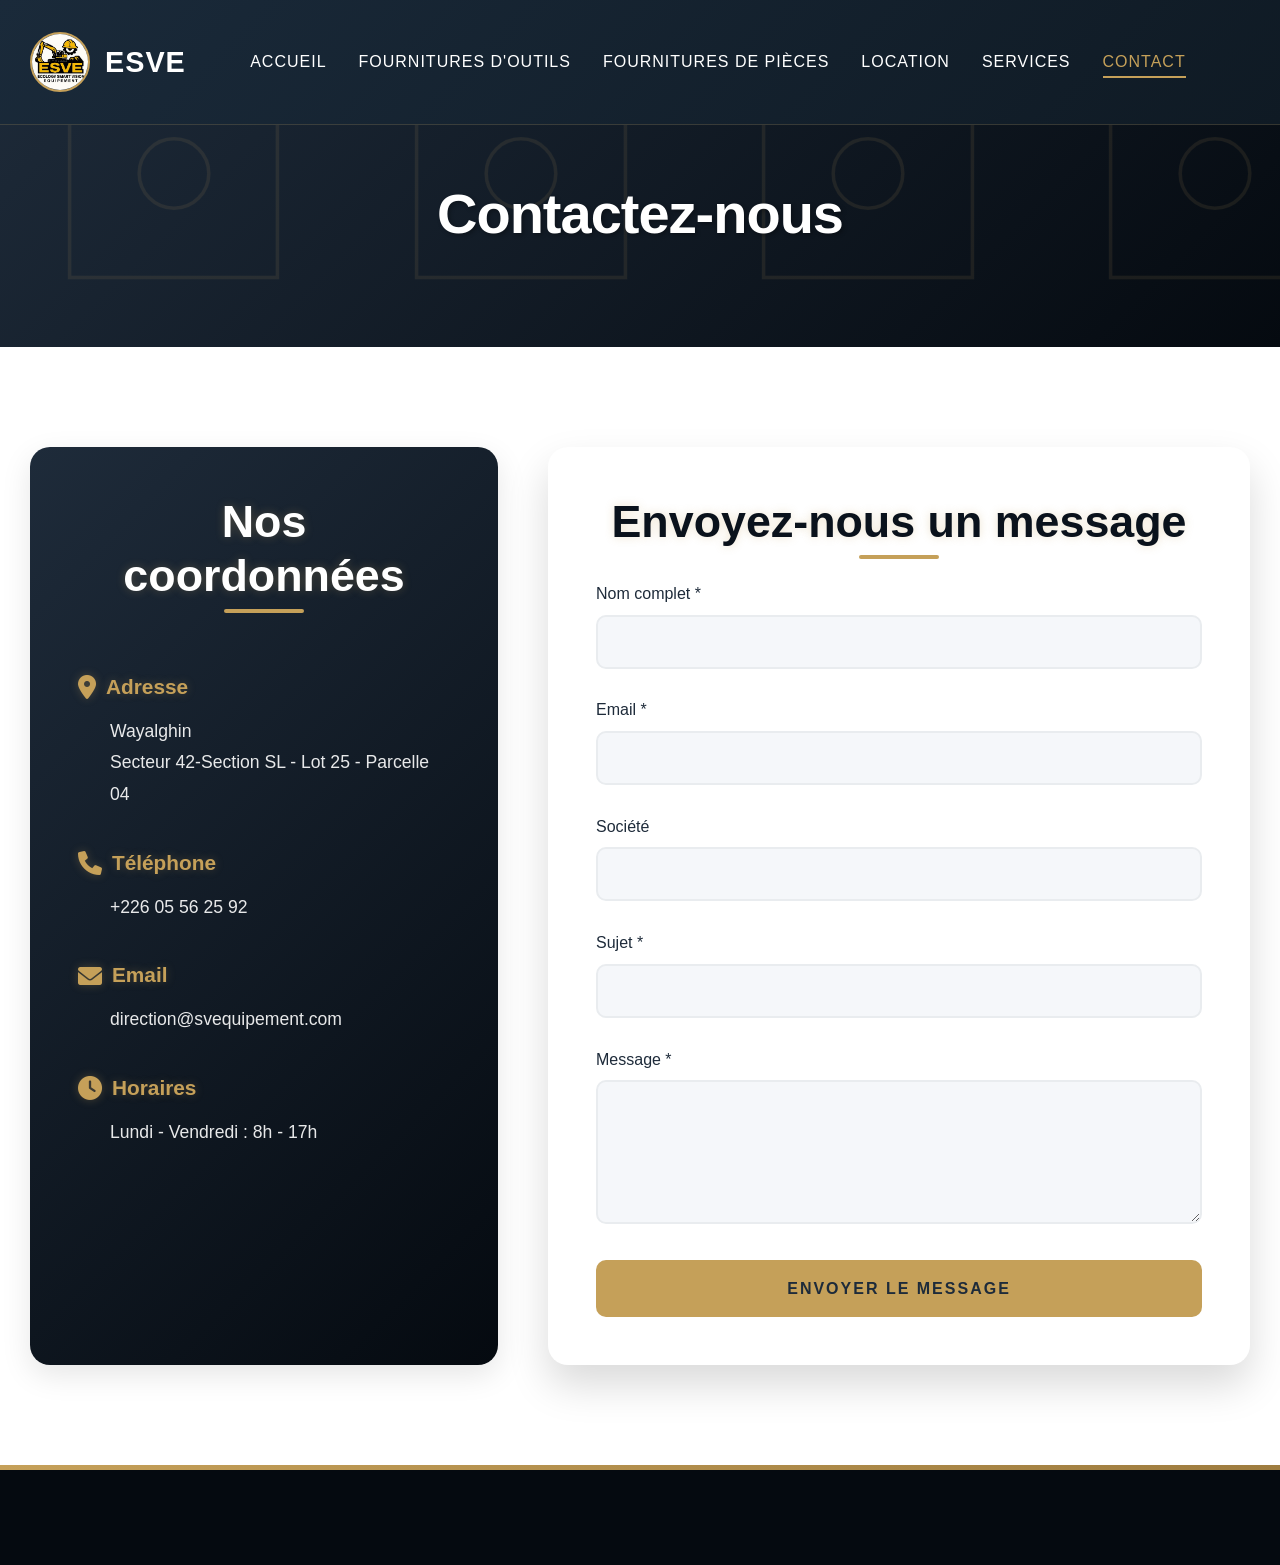
==== contact.html @ e7c24414 "Add files via upload" ====
<!DOCTYPE html>
<html lang="fr">
<head>
    <meta charset="UTF-8">
    <meta name="viewport" content="width=device-width, initial-scale=1.0">
    <title>ESVE - Contact</title>
    <link rel="stylesheet" href="style.css">
    <link rel="stylesheet" href="https://cdnjs.cloudflare.com/ajax/libs/font-awesome/6.0.0/css/all.min.css">
</head>
<body>
    <nav class="navbar">
        <div class="nav-container">
            <div class="logo">
                                <img src="Image1.jpg" alt="ESVE Logo" id="company-logo">
                <span class="company-name">ESVE</span>
            </div>
            <ul class="nav-menu">
                <li><a href="index.html">Accueil</a></li>
                <li><a href="outils.html">Fournitures d'outils</a></li>
                <li><a href="pieces.html">Fournitures de pièces</a></li>
                <li><a href="location.html">Location</a></li>
                <li><a href="services.html">Services</a></li>
                <li><a href="contact.html" class="active">Contact</a></li>
            </ul>
            <div class="hamburger">
                <span></span>
                <span></span>
                <span></span>
            </div>
        </div>
    </nav>

    <section class="page-header">
        <div class="container">
            <h1>Contactez-nous</h1>
        </div>
    </section>

    <section class="contact-page">
        <div class="container">
            <div class="contact-grid">
                <div class="contact-info-detailed">
                    <h2>Nos coordonnées</h2>
                    
                    <div class="info-block">
                        <h3><i class="fas fa-map-marker-alt"></i> Adresse</h3>
                        <p>Wayalghin<br>
                        Secteur 42-Section SL - Lot 25 - Parcelle 04</p>
                    </div>

                    <div class="info-block">
                        <h3><i class="fas fa-phone"></i> Téléphone</h3>
                        <p>+226 05 56 25 92</p>
                    </div>

                    <div class="info-block">
                        <h3><i class="fas fa-envelope"></i> Email</h3>
                        <p>direction@svequipement.com</p>
                    </div>

                    <div class="info-block">
                        <h3><i class="fas fa-clock"></i> Horaires</h3>
                        <p>Lundi - Vendredi : 8h - 17h</p>
                    </div>
                </div>

                <div class="contact-form-detailed">
                    <h2>Envoyez-nous un message</h2>
                    <form action="contact/send.php" method="POST" id="main-contact-form"></form>
                        <div class="form-group">
                            <label for="nom">Nom complet *</label>
                            <input type="text" id="nom" required>
                        </div>
                        
                        <div class="form-group">
                            <label for="email">Email *</label>
                            <input type="email" id="email" required>
                        </div>
                        
                        <div class="form-group">
                            <label for="societe">Société</label>
                            <input type="text" id="societe">
                        </div>
                        
                        <div class="form-group">
                            <label for="sujet">Sujet *</label>
                            <input type="text" id="sujet" required>
                        </div>
                        
                        <div class="form-group">
                            <label for="message">Message *</label>
                            <textarea id="message" rows="6" required></textarea>
                        </div>
                        
                        <button type="submit" class="submit-btn">Envoyer le message</button>
                    </form>
                </div>
            </div>
        </div>
    </section>

    <footer>
        <!-- Même footer -->
    </footer>
    <script src="script.js"></script>
</body>
</html>
---- style.css ----
/* ===== VARIABLES ===== */
:root {
    --primary: #c5a059; /* Or élégant */
    --primary-dark: #9e7c3f;
    --secondary: #1e2b3a; /* Bleu profond */
    --secondary-light: #2c3e50;
    --dark: #0a121c;
    --darker: #050a10;
    --light: #f5f7fa;
    --white: #ffffff;
    --gray: #6c757d;
    --light-gray: #e9ecef;
    --shadow: 0 10px 30px rgba(0,0,0,0.1);
    --shadow-hover: 0 20px 40px rgba(0,0,0,0.15);
    --transition: all 0.3s cubic-bezier(0.25, 0.8, 0.25, 1);
}

/* ===== RESET & BASE ===== */
* {
    margin: 0;
    padding: 0;
    box-sizing: border-box;
}

body {
    font-family: 'Poppins', 'Segoe UI', sans-serif;
    color: var(--dark);
    line-height: 1.6;
    overflow-x: hidden;
    background: var(--white);
}

/* Import Poppins */
@import url('https://fonts.googleapis.com/css2?family=Poppins:wght@300;400;500;600;700;800&display=swap');

.container {
    max-width: 1300px;
    margin: 0 auto;
    padding: 0 30px;
}

/* ===== TYPOGRAPHIE ===== */
h1, h2, h3, h4 {
    font-weight: 600;
    line-height: 1.2;
    text-align: center; /* Centrage des titres */
}

h1 {
    font-size: 4rem;
    font-weight: 800;
    letter-spacing: -1px;
}

h2 {
    font-size: 2.8rem;
    margin-bottom: 2rem;
    position: relative;
    display: inline-block;
    width: 100%; /* Pour que le pseudo-élément soit centré */
}

h2::after {
    content: '';
    position: absolute;
    bottom: -10px;
    left: 50%;
    transform: translateX(-50%);
    width: 80px;
    height: 4px;
    background: var(--primary);
    border-radius: 2px;
}

/* ===== BRILLANCE ===== */
h1, h2, h3, .section-tag, .stat-number, .lead, .quote-text {
    text-shadow: 0 0 10px rgba(197, 160, 89, 0.3);
}

.lead {
    font-size: 1.6rem !important;
    font-weight: 500;
    color: var(--secondary);
    text-align: center;
    max-width: 900px;
    margin-left: auto;
    margin-right: auto;
}

/* ===== NAVIGATION ===== */
.navbar {
    position: fixed;
    top: 0;
    width: 100%;
    background: rgba(10, 18, 28, 0.95);
    backdrop-filter: blur(10px);
    z-index: 1000;
    transition: var(--transition);
    border-bottom: 1px solid rgba(197, 160, 89, 0.2);
}

.navbar.scrolled {
    background: var(--darker);
    box-shadow: 0 5px 20px rgba(0,0,0,0.3);
}

.nav-container {
    display: flex;
    justify-content: space-between;
    align-items: center;
    padding: 1rem 30px;
    max-width: 1400px;
    margin: 0 auto;
}

.logo {
    display: flex;
    align-items: center;
    gap: 15px;
}

#company-logo {
    height: 60px;
    width: 60px;
    border-radius: 50%; /* Logo circulaire */
    object-fit: cover; /* Pour que l'image remplisse bien le cercle */
    border: 2px solid var(--primary);
    transition: var(--transition);
}

#company-logo:hover {
    transform: scale(1.05);
    border-color: var(--white);
}

.company-name {
    font-size: 1.8rem;
    font-weight: 700;
    color: var(--white);
    letter-spacing: 1px;
}

.company-name span {
    color: var(--primary);
}

.nav-menu {
    display: flex;
    list-style: none;
    gap: 2rem;
}

.nav-menu a {
    color: var(--white);
    text-decoration: none;
    font-weight: 500;
    font-size: 1rem;
    text-transform: uppercase;
    letter-spacing: 1px;
    padding: 0.5rem 0;
    position: relative;
    transition: var(--transition);
}

.nav-menu a::before {
    content: '';
    position: absolute;
    bottom: 0;
    left: 0;
    width: 0;
    height: 2px;
    background: var(--primary);
    transition: var(--transition);
}

.nav-menu a:hover {
    color: var(--primary);
    text-shadow: 0 0 8px var(--primary);
}

.nav-menu a:hover::before,
.nav-menu a.active::before {
    width: 100%;
}

.nav-menu a.active {
    color: var(--primary);
}

/* ===== HERO SECTION ===== */
.hero {
    height: 100vh;
    position: relative;
    display: flex;
    align-items: center;
    background: linear-gradient(135deg, rgba(10, 18, 28, 0.95), rgba(5, 10, 16, 0.98)), 
                url('https://images.unsplash.com/photo-1581091226033-d5c48150dbaa?ixlib=rb-1.2.1&auto=format&fit=crop&1950x1080&q=80');
    background-size: cover;
    background-position: center;
    background-attachment: fixed;
    color: var(--white);
    margin-top: 0;
    overflow: hidden;
}

.hero::before {
    content: '';
    position: absolute;
    top: 0;
    left: 0;
    right: 0;
    bottom: 0;
    background: url('data:image/svg+xml,<svg xmlns="http://www.w3.org/2000/svg" viewBox="0 0 100 100" opacity="0.05"><path d="M20 20 L80 20 L80 80 L20 80 Z" fill="none" stroke="%23c5a059" stroke-width="1"/><circle cx="50" cy="50" r="10" fill="none" stroke="%23c5a059" stroke-width="1"/></svg>') repeat;
    pointer-events: none;
}

.hero-content {
    max-width: 900px;
    margin: 0 auto;
    padding: 0 20px;
    position: relative;
    z-index: 2;
    text-align: center;
}

.hero h1 {
    margin-bottom: 1.5rem;
    animation: fadeInUp 1s ease;
    text-shadow: 2px 2px 4px rgba(0,0,0,0.3), 0 0 20px var(--primary);
}

.hero .subtitle {
    font-size: 1.5rem;
    color: var(--primary);
    margin-bottom: 1.5rem;
    font-weight: 400;
    letter-spacing: 2px;
    animation: fadeInUp 1s ease 0.2s both;
}

.hero-description {
    max-width: 700px;
    margin: 0 auto 2.5rem;
    font-size: 1.2rem;
    opacity: 0.9;
    animation: fadeInUp 1s ease 0.3s both;
    line-height: 1.8;
}

.hero-buttons {
    display: flex;
    gap: 1.5rem;
    justify-content: center;
    animation: fadeInUp 1s ease 0.4s both;
}

/* ===== BUTTONS ===== */
.cta-button {
    display: inline-block;
    padding: 1.2rem 3rem;
    font-weight: 600;
    text-transform: uppercase;
    letter-spacing: 2px;
    text-decoration: none;
    border-radius: 50px;
    transition: var(--transition);
    font-size: 0.9rem;
    border: none;
    cursor: pointer;
}

.cta-button.primary {
    background: var(--primary);
    color: var(--dark);
    box-shadow: 0 0 20px rgba(197, 160, 89, 0.5);
}

.cta-button.primary:hover {
    background: var(--primary-dark);
    transform: translateY(-3px);
    box-shadow: 0 0 30px rgba(197, 160, 89, 0.8);
}

.cta-button.secondary {
    background: transparent;
    border: 2px solid var(--primary);
    color: var(--white);
}

.cta-button.secondary:hover {
    background: var(--primary);
    color: var(--dark);
    transform: translateY(-3px);
}

/* ===== PRESENTATION SECTION ===== */
.presentation-section {
    padding: 100px 0;
    background: var(--white);
    position: relative;
}

.presentation-content {
    display: grid;
    grid-template-columns: 1fr 1fr;
    gap: 60px;
    align-items: center;
    text-align: center; /* Centrage du texte */
}

.presentation-text .lead {
    font-size: 1.4rem;
    color: var(--secondary);
    font-weight: 500;
    margin-bottom: 2rem;
    line-height: 1.5;
}

.presentation-text p {
    margin-bottom: 1.5rem;
    color: var(--gray);
    font-size: 1.2rem;
    line-height: 1.8;
}

.values {
    background: linear-gradient(135deg, var(--light), var(--white));
    padding: 2.5rem;
    border-radius: 20px;
    margin: 2.5rem 0;
    box-shadow: var(--shadow);
    border-left: 5px solid var(--primary);
    text-align: center;
}

.values h3 {
    color: var(--secondary);
    margin-bottom: 1.5rem;
    font-size: 1.3rem;
}

.values ul {
    list-style: none;
    display: flex;
    flex-direction: column;
    align-items: center;
}

.values li {
    margin: 1rem 0;
    display: flex;
    align-items: center;
    gap: 1rem;
    font-size: 1.2rem;
    width: 100%;
    max-width: 400px;
    justify-content: center;
}

.values li i {
    color: var(--primary);
    font-size: 1.3rem;
}

.rounded-image {
    width: 100%;
    border-radius: 20px;
    box-shadow: var(--shadow-hover);
    transition: var(--transition);
    position: relative;
}

.rounded-image:hover {
    transform: scale(1.02);
    box-shadow: 0 30px 50px rgba(0,0,0,0.2);
}

/* ===== STATS ===== */
.stats {
    display: grid;
    grid-template-columns: repeat(3, 1fr);
    gap: 30px;
    margin-top: 60px;
}

.stat-item {
    text-align: center;
    padding: 2.5rem;
    background: var(--white);
    border-radius: 20px;
    box-shadow: var(--shadow);
    transition: var(--transition);
    border: 1px solid rgba(197, 160, 89, 0.1);
}

.stat-item:hover {
    transform: translateY(-10px);
    box-shadow: var(--shadow-hover);
    border-color: var(--primary);
}

.stat-number {
    display: block;
    font-size: 3.5rem;
    font-weight: 800;
    color: var(--primary);
    margin-bottom: 0.5rem;
    line-height: 1;
}

.stat-item span:last-child {
    font-size: 1.1rem;
    color: var(--gray);
    text-transform: uppercase;
    letter-spacing: 1px;
}

/* ===== SERVICES OVERVIEW ===== */
.services-overview {
    padding: 100px 0;
    background: linear-gradient(135deg, var(--light) 0%, var(--white) 100%);
}

.services-grid {
    display: grid;
    grid-template-columns: repeat(auto-fit, minmax(280px, 1fr));
    gap: 30px;
    margin-top: 50px;
}

.service-card {
    background: var(--white);
    padding: 3rem 2rem;
    border-radius: 20px;
    box-shadow: var(--shadow);
    transition: var(--transition);
    text-align: center;
    text-decoration: none;
    color: inherit;
    position: relative;
    overflow: hidden;
    border: 1px solid rgba(197, 160, 89, 0.1);
}

.service-card::before {
    content: '';
    position: absolute;
    top: 0;
    left: 0;
    right: 0;
    height: 5px;
    background: linear-gradient(90deg, var(--primary), var(--primary-dark));
    transform: translateX(-100%);
    transition: var(--transition);
}

.service-card:hover::before {
    transform: translateX(0);
}

.service-card:hover {
    transform: translateY(-15px);
    box-shadow: var(--shadow-hover);
    border-color: var(--primary);
}

.service-card i {
    font-size: 3.5rem;
    color: var(--primary);
    margin-bottom: 1.5rem;
    transition: var(--transition);
}

.service-card:hover i {
    transform: scale(1.1);
}

.service-card h3 {
    font-size: 1.5rem;
    margin-bottom: 1rem;
    color: var(--secondary);
}

.service-card p {
    color: var(--gray);
    margin-bottom: 1.5rem;
    line-height: 1.6;
    font-size: 1.1rem;
}

.card-link {
    color: var(--primary);
    font-weight: 600;
    text-transform: uppercase;
    letter-spacing: 1px;
    font-size: 0.9rem;
    position: relative;
    display: inline-block;
}

/* ===== PAGE HEADER ===== */
.page-header {
    background: linear-gradient(135deg, var(--secondary), var(--darker));
    color: var(--white);
    padding: 180px 0 100px;
    text-align: center;
    position: relative;
    overflow: hidden;
}

.page-header::before {
    content: '';
    position: absolute;
    top: 0;
    left: 0;
    right: 0;
    bottom: 0;
    background: url('data:image/svg+xml,<svg xmlns="http://www.w3.org/2000/svg" viewBox="0 0 100 100" opacity="0.1"><path d="M20 20 L80 20 L80 80 L20 80 Z" fill="none" stroke="%23c5a059" stroke-width="1"/><circle cx="50" cy="50" r="10" fill="none" stroke="%23c5a059" stroke-width="1"/></svg>') repeat;
    pointer-events: none;
}

.page-header h1 {
    font-size: 3.5rem;
    margin: 0;
    position: relative;
    z-index: 2;
    text-shadow: 2px 2px 4px rgba(0,0,0,0.3);
}

/* ===== PAGE CONTENT ===== */
.page-content {
    padding: 100px 0;
    min-height: 60vh;
    background: var(--white);
}

/* ===== SERVICE DETAIL ===== */
.service-detail {
    max-width: 1100px;
    margin: 0 auto;
    text-align: center; /* Centrage du contenu */
}

.service-detail h2 {
    font-size: 2.2rem;
    color: var(--secondary);
    margin: 3rem 0 1.5rem;
}

.service-detail h2:first-of-type {
    margin-top: 0;
}

.service-detail p {
    font-size: 1.2rem;
    line-height: 1.8;
    color: var(--gray);
    max-width: 800px;
    margin-left: auto;
    margin-right: auto;
    margin-top: 20px;
}
.service-detail img {
    display: block;
    margin: 0 auto;
    margin-top: 20px;
    width: 1150px;
    height: 550px;
    border: 5px solid;
    border-radius: 50%;
    box-shadow: 0 0 10px rgba(0,0,0,0.1);
}


/* ===== PRODUCT CATEGORIES ===== */
.products-grid,
.rental-grid,
.service-features {
    display: grid;
    grid-template-columns: repeat(auto-fit, minmax(280px, 1fr));
    gap: 30px;
    margin: 3rem 0;
}

.product-category,
.rental-item,
.feature {
    text-align: center;
    padding: 3rem 2rem;
    background: var(--light);
    border-radius: 20px;
    transition: var(--transition);
    border: 1px solid transparent;
}

.product-category:hover,
.rental-item:hover,
.feature:hover {
    transform: translateY(-10px);
    background: var(--white);
    border-color: var(--primary);
    box-shadow: var(--shadow);
}

.product-category i,
.rental-item i,
.feature i {
    font-size: 3rem;
    color: var(--primary);
    margin-bottom: 1.5rem;
}

.product-category h3,
.rental-item h3,
.feature h3 {
    font-size: 1.5rem;
    margin-bottom: 1rem;
    color: var(--secondary);
}

.product-category p,
.rental-item p,
.feature p {
    color: var(--gray);
    font-size: 1.1rem;
}

/* ===== BRANDS ===== */
.brands {
    background: linear-gradient(135deg, var(--light), var(--white));
    padding: 3rem;
    border-radius: 20px;
    margin: 3rem 0;
    box-shadow: var(--shadow);
    text-align: center;
}

.brands h3 {
    font-size: 1.8rem;
    color: var(--secondary);
    margin-bottom: 2rem;
}

.brands ul {
    list-style: none;
    display: flex;
    gap: 1.5rem;
    flex-wrap: wrap;
    justify-content: center;
}

.brands li {
    background: var(--primary);
    color: var(--secondary);
    padding: 0.8rem 2rem;
    border-radius: 50px;
    font-weight: 600;
    font-size: 1.1rem;
    box-shadow: 0 5px 15px rgba(197, 160, 89, 0.3);
}

/* ===== PRODUCT GALLERY ===== */
.product-gallery {
    display: grid;
    grid-template-columns: repeat(auto-fit, minmax(300px, 1fr));
    gap: 25px;
    margin: 3rem 0;
}

.product-gallery img {
    width: 100%;
    height: 250px;
    object-fit: cover;
    border-radius: 15px;
    box-shadow: var(--shadow);
    transition: var(--transition);
}

.product-gallery img:hover {
    transform: scale(1.05);
    box-shadow: var(--shadow-hover);
}

/* ===== CONTACT PROMPT ===== */
.contact-prompt {
    text-align: center;
    background: linear-gradient(135deg, var(--secondary), var(--darker));
    color: var(--white);
    padding: 4rem;
    border-radius: 20px;
    margin-top: 4rem;
    position: relative;
    overflow: hidden;
}

.contact-prompt::before {
    content: '';
    position: absolute;
    top: 0;
    left: 0;
    right: 0;
    bottom: 0;
    background: url('data:image/svg+xml,<svg xmlns="http://www.w3.org/2000/svg" viewBox="0 0 100 100" opacity="0.1"><path d="M20 20 L80 20 L80 80 L20 80 Z" fill="none" stroke="%23c5a059" stroke-width="1"/><circle cx="50" cy="50" r="10" fill="none" stroke="%23c5a059" stroke-width="1"/></svg>') repeat;
    pointer-events: none;
}

.contact-prompt h3 {
    font-size: 2.2rem;
    margin-bottom: 2rem;
    position: relative;
    z-index: 2;
}

.contact-prompt .cta-button {
    position: relative;
    z-index: 2;
}

/* ===== NOTE ===== */
.note {
    background: rgba(197, 160, 89, 0.1);
    border-left: 5px solid var(--primary);
    padding: 1.5rem;
    margin: 2rem 0;
    border-radius: 10px;
    font-size: 1.1rem;
    text-align: center;
}

.note i {
    color: var(--primary);
    margin-right: 10px;
}

/* ===== CONTACT PAGE ===== */
.contact-page {
    padding: 100px 0;
    background: var(--white);
}

.contact-grid {
    display: grid;
    grid-template-columns: 1fr 1.5fr;
    gap: 50px;
}

.contact-info-detailed {
    background: linear-gradient(135deg, var(--secondary), var(--darker));
    color: var(--white);
    padding: 3rem;
    border-radius: 20px;
    box-shadow: var(--shadow);
}

.info-block {
    margin: 2.5rem 0;
}

.info-block h3 {
    color: var(--primary);
    margin-bottom: 1rem;
    font-size: 1.3rem;
    display: flex;
    align-items: center;
    gap: 10px;
}

.info-block h3 i {
    font-size: 1.5rem;
}

.info-block p {
    line-height: 1.8;
    opacity: 0.9;
    font-size: 1.1rem;
    padding-left: 2rem;
}

.contact-form-detailed {
    padding: 3rem;
    background: var(--white);
    box-shadow: var(--shadow-hover);
    border-radius: 20px;
}

.form-group {
    margin-bottom: 1.8rem;
}

.form-group label {
    display: block;
    margin-bottom: 0.5rem;
    font-weight: 500;
    color: var(--secondary);
    font-size: 1rem;
}

.form-group input,
.form-group textarea {
    width: 100%;
    padding: 1rem;
    border: 2px solid var(--light-gray);
    border-radius: 10px;
    font-family: inherit;
    font-size: 1rem;
    transition: var(--transition);
    background: var(--light);
}

.form-group input:focus,
.form-group textarea:focus {
    outline: none;
    border-color: var(--primary);
    background: var(--white);
    box-shadow: 0 0 0 5px rgba(197, 160, 89, 0.1);
}

.submit-btn {
    width: 100%;
    padding: 1.2rem;
    background: var(--primary);
    color: var(--secondary);
    border: none;
    border-radius: 10px;
    font-weight: 700;
    font-size: 1rem;
    text-transform: uppercase;
    letter-spacing: 2px;
    cursor: pointer;
    transition: var(--transition);
}

.submit-btn:hover {
    background: var(--primary-dark);
    transform: translateY(-3px);
    box-shadow: 0 10px 25px rgba(197, 160, 89, 0.3);
}

/* ===== FOOTER ===== */
footer {
    background: var(--darker);
    color: var(--white);
    padding: 80px 0 20px;
    position: relative;
}

footer::before {
    content: '';
    position: absolute;
    top: 0;
    left: 0;
    right: 0;
    height: 5px;
    background: linear-gradient(90deg, var(--primary), var(--primary-dark));
}

.footer-content {
    display: grid;
    grid-template-columns: repeat(auto-fit, minmax(280px, 1fr));
    gap: 50px;
    margin-bottom: 50px;
}

.footer-section h4 {
    color: var(--primary);
    font-size: 1.3rem;
    margin-bottom: 1.5rem;
    position: relative;
    padding-bottom: 0.5rem;
    text-align: left; /* Pour le footer, on garde aligné à gauche */
}

.footer-section h4::after {
    content: '';
    position: absolute;
    bottom: 0;
    left: 0;
    width: 50px;
    height: 2px;
    background: var(--primary);
}

.footer-section p {
    line-height: 1.8;
    opacity: 0.8;
    font-size: 1rem;
}

.footer-section ul {
    list-style: none;
}

.footer-section ul li {
    margin-bottom: 0.8rem;
}

.footer-section a {
    color: var(--white);
    text-decoration: none;
    transition: var(--transition);
    opacity: 0.8;
}

.footer-section a:hover {
    color: var(--primary);
    opacity: 1;
    padding-left: 5px;
}

.footer-section i {
    color: var(--primary);
    width: 25px;
    margin-right: 10px;
}

.footer-bottom {
    text-align: center;
    padding-top: 30px;
    border-top: 1px solid rgba(197, 160, 89, 0.2);
    opacity: 0.6;
    font-size: 0.9rem;
}

/* ===== ENGAGEMENT SECTION ===== */
.engagement-section {
    margin: 4rem 0;
    padding: 3rem;
    background: linear-gradient(135deg, rgba(197, 160, 89, 0.05), rgba(30, 43, 58, 0.02));
    border-radius: 30px;
    position: relative;
    text-align: center;
}

.engagement-header {
    text-align: center;
    margin-bottom: 3rem;
}

.section-tag {
    display: inline-block;
    padding: 0.5rem 1.5rem;
    background: var(--primary);
    color: var(--darker);
    font-weight: 600;
    text-transform: uppercase;
    letter-spacing: 2px;
    font-size: 0.8rem;
    border-radius: 50px;
    margin-bottom: 1rem;
}

.engagement-content {
    display: grid;
    grid-template-columns: 1fr 1fr;
    gap: 3rem;
    margin-bottom: 3rem;
}

.engagement-text .lead {
    font-size: 1.5rem;
    font-weight: 500;
    color: var(--secondary);
    line-height: 1.6;
    margin-bottom: 2rem;
}

.highlight-box {
    background: rgba(197, 160, 89, 0.1);
    padding: 2rem;
    border-radius: 20px;
    display: flex;
    align-items: flex-start;
    gap: 1.5rem;
    border-left: 4px solid var(--primary);
    text-align: left;
    max-width: 800px;
    margin: 0 auto;
}

.highlight-box i {
    font-size: 2.5rem;
    color: var(--primary);
}

.highlight-box p {
    font-size: 1.2rem;
    line-height: 1.6;
    margin: 0;
}

.engagement-quote {
    background: var(--secondary);
    color: white;
    padding: 3rem;
    border-radius: 20px;
    position: relative;
    max-width: 800px;
    margin: 0 auto;
}

.engagement-quote i {
    font-size: 3rem;
    color: var(--primary);
    opacity: 0.3;
    position: absolute;
    bottom: 20px;
    right: 20px;
}

.quote-text {
    font-size: 1.4rem;
    line-height: 1.8;
    font-style: italic;
    margin-bottom: 1.5rem;
    position: relative;
    z-index: 2;
}

.quote-author {
    color: var(--primary);
    font-weight: 600;
    text-align: right;
}

.engagement-footer {
    text-align: center;
    font-size: 1.4rem;
    padding: 2rem;
    background: white;
    border-radius: 20px;
    box-shadow: var(--shadow);
    margin-top: 2rem;
}

.engagement-footer .highlight {
    color: var(--primary);
    font-weight: 700;
    position: relative;
    display: inline-block;
}

.engagement-footer .highlight::after {
    content: '';
    position: absolute;
    bottom: -5px;
    left: 0;
    width: 100%;
    height: 2px;
    background: var(--primary);
    transform: scaleX(0);
    transition: transform 0.3s;
    transform-origin: left;
}

.engagement-footer:hover .highlight::after {
    transform: scaleX(1);
}

.presentation-image {
    display: block;
    margin: 0 auto;
    margin-top: 20px;
    width: 1150px;
    height: auto;
    margin-right: 40px;
    box-shadow: 0 0 10px rgba(0,0,0,0.1);
}

.image-centree {
    max-width: 100%;     /* L'image ne dépasse pas la largeur du conteneur */
    height: auto;        /* Maintient les proportions */
    border-radius: 12px; /* Petites courbes (ajustez selon préférence) */
    display: inline-block; /* Pour que le conteneur s'ajuste à l'image */
    /* Alternative si vous voulez un bloc centré avec margin auto :     */

    display: block;
    margin-left: auto;
    margin-right: auto;
}

/* ===== ANIMATIONS ===== */
@keyframes fadeInUp {
    from {
        opacity: 0;
        transform: translateY(40px);
    }
    to {
        opacity: 1;
        transform: translateY(0);
    }
}

@keyframes fadeInLeft {
    from {
        opacity: 0;
        transform: translateX(-40px);
    }
    to {
        opacity: 1;
        transform: translateX(0);
    }
}

@keyframes fadeInRight {
    from {
        opacity: 0;
        transform: translateX(40px);
    }
    to {
        opacity: 1;
        transform: translateX(0);
    }
}

/* ===== RESPONSIVE ===== */
@media (max-width: 1200px) {
    h1 {
        font-size: 3.5rem;
    }
    
    h2 {
        font-size: 2.5rem;
    }
}

@media (max-width: 992px) {
    .presentation-content,
    .contact-grid,
    .engagement-content {
        grid-template-columns: 1fr;
    }
    
    .hero-buttons {
        flex-direction: column;
        align-items: center;
        gap: 1rem;
    }
    
    .cta-button {
        width: 100%;
        max-width: 300px;
    }
}

@media (max-width: 768px) {
    .nav-menu {
        display: none;
    }
    
    .nav-menu.active {
        display: flex;
        flex-direction: column;
        position: absolute;
        top: 100%;
        left: 0;
        width: 100%;
        background: var(--darker);
        padding: 2rem;
        gap: 1.5rem;
        border-top: 1px solid var(--primary);
    }
    
    .hamburger {
        display: block;
        cursor: pointer;
    }
    
    .hamburger span {
        display: block;
        width: 30px;
        height: 3px;
        background: var(--white);
        margin: 6px 0;
        transition: var(--transition);
        border-radius: 3px;
    }
    
    .hamburger.active span:nth-child(1) {
        transform: rotate(45deg) translate(8px, 8px);
    }
    
    .hamburger.active span:nth-child(2) {
        opacity: 0;
    }
    
    .hamburger.active span:nth-child(3) {
        transform: rotate(-45deg) translate(8px, -8px);
    }
    
    h1 {
        font-size: 2.8rem;
    }
    
    h2 {
        font-size: 2.2rem;
    }
    
    .stats {
        grid-template-columns: 1fr;
    }
    
    .page-header h1 {
        font-size: 2.5rem;
    }
    
    .contact-prompt h3 {
        font-size: 1.8rem;
    }
    
    .contact-info-detailed,
    .contact-form-detailed {
        padding: 2rem;
    }
    
    .engagement-content {
        gap: 2rem;
    }
    
    .highlight-box {
        flex-direction: column;
        align-items: center;
        text-align: center;
    }
}

@media (max-width: 480px) {
    h1 {
        font-size: 2.2rem;
    }
    
    .hero .subtitle {
        font-size: 1.2rem;
    }
    
    .container {
        padding: 0 20px;
    }
    
    .brands ul {
        flex-direction: column;
    }
    
    .brands li {
        text-align: center;
    }
}
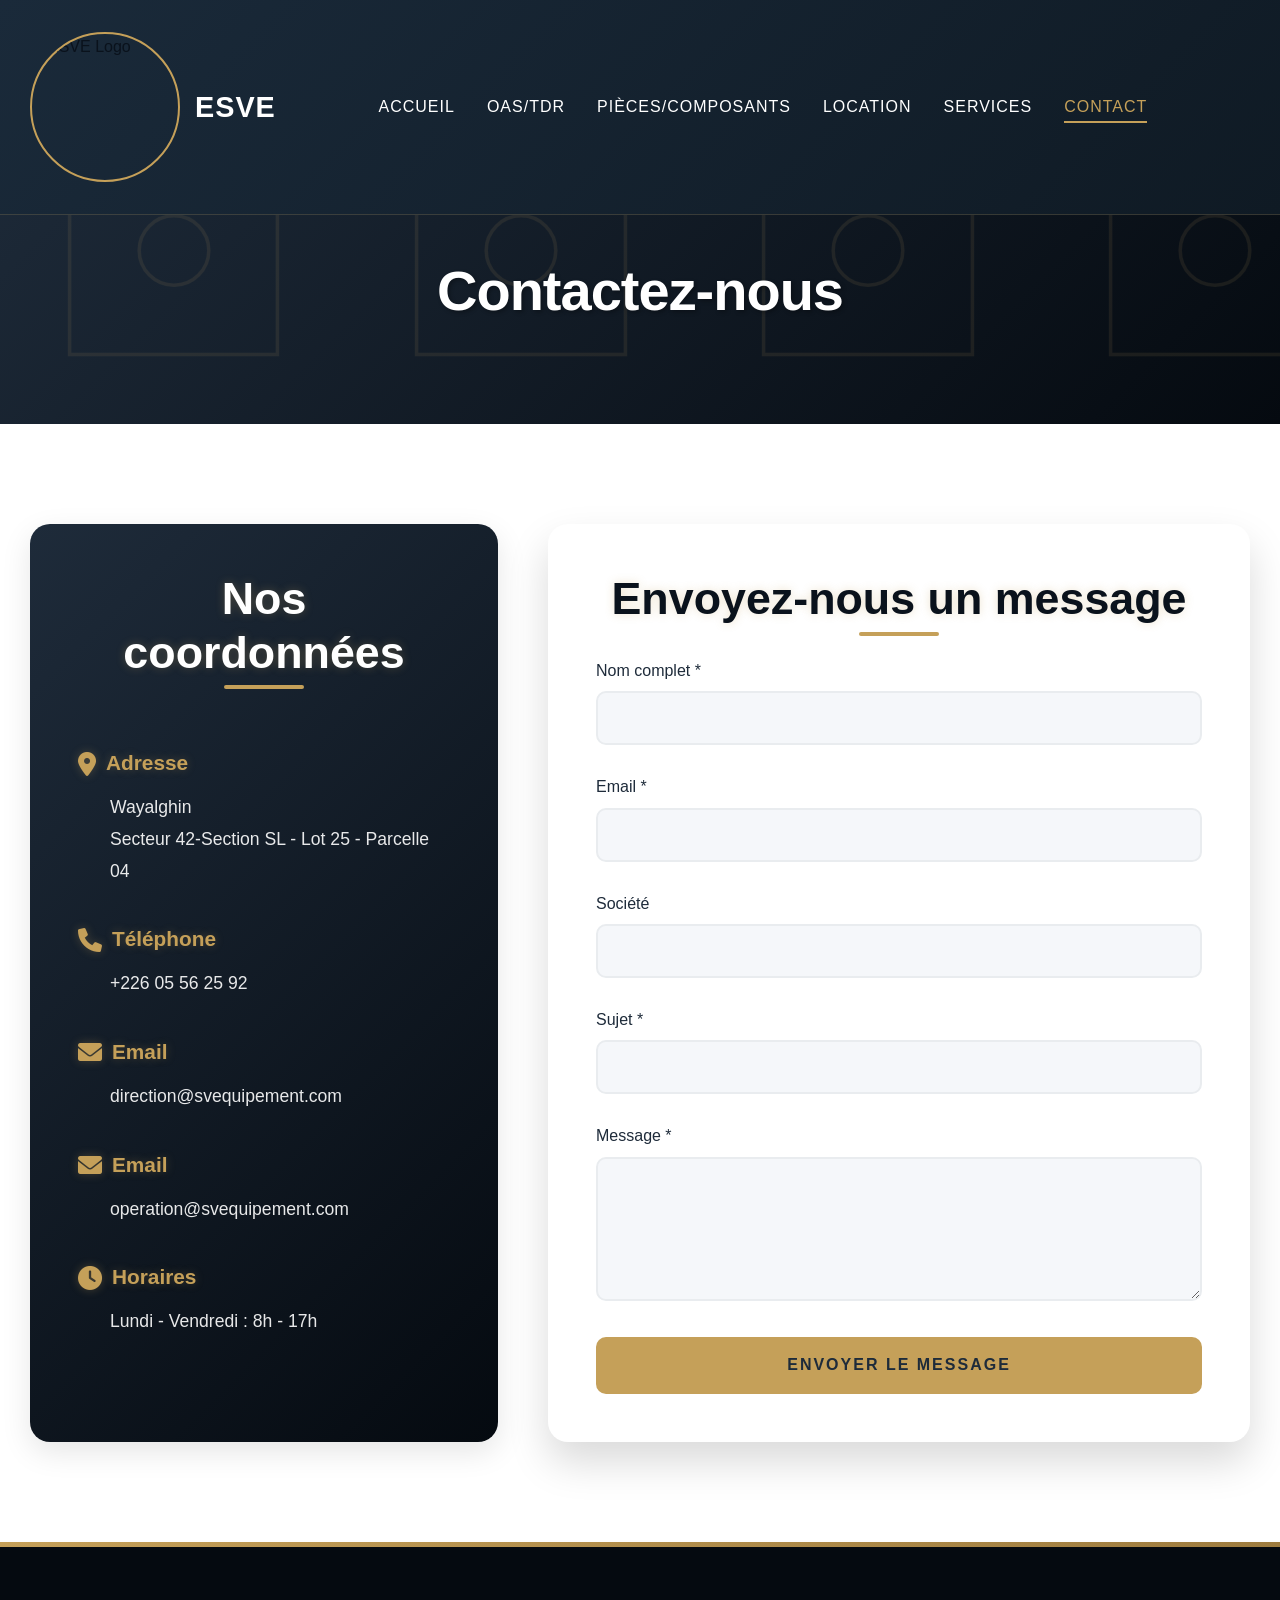
==== commit 6fd694f0: "Add files via upload" ====
--- a/contact.html
+++ b/contact.html
@@ -11,13 +11,13 @@
     <nav class="navbar">
         <div class="nav-container">
             <div class="logo">
-                                <img src="Image1.jpg" alt="ESVE Logo" id="company-logo">
+                                <img src="images/Image1.jpg" alt="ESVE Logo" id="company-logo">
                 <span class="company-name">ESVE</span>
             </div>
             <ul class="nav-menu">
                 <li><a href="index.html">Accueil</a></li>
-                <li><a href="outils.html">Fournitures d'outils</a></li>
-                <li><a href="pieces.html">Fournitures de pièces</a></li>
+                <li><a href="outils.html">OAS/TDR</a></li>
+                <li><a href="pieces.html">Pièces/Composants</a></li>
                 <li><a href="location.html">Location</a></li>
                 <li><a href="services.html">Services</a></li>
                 <li><a href="contact.html" class="active">Contact</a></li>
@@ -29,6 +29,10 @@
             </div>
         </div>
     </nav>
+
+    <br>
+<br>
+<br>
 
     <section class="page-header">
         <div class="container">
@@ -56,6 +60,11 @@
                     <div class="info-block">
                         <h3><i class="fas fa-envelope"></i> Email</h3>
                         <p>direction@svequipement.com</p>
+                    </div>
+
+                    <div class="info-block">
+                        <h3><i class="fas fa-envelope"></i> Email</h3>
+                        <p>operation@svequipement.com</p>
                     </div>
 
                     <div class="info-block">
--- a/style.css
+++ b/style.css
@@ -120,8 +120,8 @@
 }
 
 #company-logo {
-    height: 60px;
-    width: 60px;
+    height: 150px;
+    width: 150px;
     border-radius: 50%; /* Logo circulaire */
     object-fit: cover; /* Pour que l'image remplisse bien le cercle */
     border: 2px solid var(--primary);
@@ -674,6 +674,7 @@
     border-radius: 15px;
     box-shadow: var(--shadow);
     transition: var(--transition);
+    border: 4px;
 }
 
 .product-gallery img:hover {
@@ -916,7 +917,7 @@
 .footer-bottom {
     text-align: center;
     padding-top: 30px;
-    border-top: 1px solid rgba(197, 160, 89, 0.2);
+    border-top: 1px solid rgba(244, 240, 245, 0.922);
     opacity: 0.6;
     font-size: 0.9rem;
 }
@@ -1112,6 +1113,28 @@
     }
 }
 
+/* ===== TEXTES BRILLANTS ===== */
+/* Liens du footer : blanc pur avec ombre brillante */
+.footer-section a {
+    color: #ffffff !important;
+    text-shadow: 0 0 10px rgba(255, 255, 255, 0.8);
+    opacity: 1 !important; /* supprime l'assombrissement */
+}
+
+/* Bouton "Demander une intervention" dans la zone de contact */
+.contact-prompt .cta-button {
+    color: #ffffff;
+    text-shadow: 0 0 15px rgba(255, 255, 255, 0.9);
+    background: transparent;
+    border: 2px solid #ffffff;
+    transition: all 0.3s ease;
+}
+
+.contact-prompt .cta-button:hover {
+    background: rgba(255, 255, 255, 0.1);
+    transform: scale(1.05);
+}
+
 /* ===== RESPONSIVE ===== */
 @media (max-width: 1200px) {
     h1 {
@@ -1243,4 +1266,317 @@
     .brands li {
         text-align: center;
     }
+}
+
+/* ===== VIDÉO DANS LA PAGE SERVICE ===== */
+.service-video {
+    width: 100%;
+    max-width: 900px;        /* même taille que l'image que tu voulais */
+    height: 500px;
+    object-fit: cover;
+    border-radius: 50px;     /* bords très arrondis, comme demandé */
+    display: block;
+    margin: 30px auto;       /* centrée */
+    box-shadow: 0 20px 40px rgba(0, 0, 0, 0.2);
+    transition: transform 0.3s ease;
+}
+
+.service-video:hover {
+    transform: scale(1.02);
+}
+
+/* Pour mobile : un peu moins arrondi */
+@media (max-width: 768px) {
+    .service-video {
+        border-radius: 30px;
+        margin: 20px auto;
+    }
+}
+
+
+
+/* Grille de location */
+.rental-grid {
+    display: grid;
+    grid-template-columns: repeat(auto-fit, minmax(300px, 1fr));
+    gap: 2rem;
+    margin: 3rem 0;
+}
+
+.rental-card {
+    background: #fff;
+    border-radius: 16px;
+    overflow: hidden;
+    box-shadow: 0 10px 30px rgba(0,0,0,0.08);
+    transition: transform 0.3s, box-shadow 0.3s;
+    position: relative;
+    padding-bottom: 1.5rem;
+}
+
+.rental-card:hover {
+    transform: translateY(-8px);
+    box-shadow: 0 20px 40px rgba(0,0,0,0.15);
+}
+
+.rental-image {
+    width: 100%;
+    height: 200px;
+    overflow: hidden;
+}
+
+.rental-image img {
+    width: 100%;
+    height: 100%;
+    object-fit: cover;
+    transition: transform 0.5s;
+    border: 4px;
+}
+
+.rental-card:hover .rental-image img {
+    transform: scale(1.05);
+}
+
+.rental-icon {
+    position: absolute;
+    top: 160px; /* à cheval sur l'image */
+    right: 20px;
+    background: #c99b3b;
+    color: white;
+    width: 60px;
+    height: 60px;
+    border-radius: 50%;
+    display: flex;
+    align-items: center;
+    justify-content: center;
+    font-size: 2rem;
+    box-shadow: 0 5px 15px rgba(0,0,0,0.2);
+    border: 3px solid white;
+}
+
+.rental-card h3 {
+    font-size: 1.6rem;
+    margin: 2.5rem 1rem 0.5rem 1rem;
+    color: #0f3b4f;
+    line-height: 1.3;
+}
+
+.rental-card p {
+    margin: 0 1rem 1.5rem 1rem;
+    color: #4a5e6b;
+    font-size: 1rem;
+    line-height: 1.5;
+}
+
+/* Responsive */
+@media (max-width: 768px) {
+    .rental-icon {
+        width: 50px;
+        height: 50px;
+        font-size: 1.5rem;
+        top: 150px;
+        right: 15px;
+    }
+    .rental-card h3 {
+        font-size: 1.4rem;
+        margin-top: 2rem;
+    }
+}
+
+/* Intro text */
+.intro-text {
+    font-size: 1.2rem;
+    text-align: center;
+    max-width: 800px;
+    margin: 0 auto 2rem;
+    color: #2c3e50;
+}
+
+/* Grille des pièces */
+.pieces-grid {
+    display: grid;
+    grid-template-columns: repeat(auto-fit, minmax(280px, 1fr));
+    gap: 2rem;
+    margin: 3rem 0;
+}
+
+.piece-card {
+    background: #fff;
+    border-radius: 16px;
+    overflow: hidden;
+    box-shadow: 0 10px 30px rgba(0,0,0,0.08);
+    transition: transform 0.3s, box-shadow 0.3s;
+    position: relative;
+    padding-bottom: 1.5rem;
+}
+
+.piece-card:hover {
+    transform: translateY(-8px);
+    box-shadow: 0 20px 40px rgba(0,0,0,0.15);
+}
+
+.piece-image {
+    width: 100%;
+    height: 200px;
+    overflow: hidden;
+    background-color: #f5f5f5;
+}
+
+.piece-image img {
+    width: 100%;
+    height: 100%;
+    object-fit: cover;
+    display: block;
+    transition: transform 0.5s;
+    border: #b8862c;
+}
+
+.piece-card:hover .piece-image img {
+    transform: scale(1.05);
+}
+
+.piece-icon {
+    position: absolute;
+    top: 160px; /* Ajustez selon la hauteur de l'image */
+    right: 20px;
+    background: #c99b3b;
+    color: white;
+    width: 60px;
+    height: 60px;
+    border-radius: 50%;
+    display: flex;
+    align-items: center;
+    justify-content: center;
+    font-size: 2rem;
+    box-shadow: 0 5px 15px rgba(0,0,0,0.2);
+    border: 3px solid white;
+}
+
+.piece-card h3 {
+    font-size: 1.6rem;
+    margin: 2.5rem 1rem 0.5rem 1rem;
+    color: #0f3b4f;
+    line-height: 1.3;
+}
+
+.piece-card p {
+    margin: 0 1rem 1.5rem 1rem;
+    color: #4a5e6b;
+    font-size: 1rem;
+    line-height: 1.5;
+}
+
+/* Section Garantie */
+.guarantee-section {
+    display: flex;
+    align-items: center;
+    gap: 2rem;
+    background: #c99b3b;
+    border-radius: 20px;
+    padding: 2rem;
+    margin: 3rem auto;
+    max-width: 900px;
+    border: 1px solid #c99b3b;
+}
+
+.guarantee-text {
+    flex: 2;
+    text-align: left;
+}
+
+.guarantee-text i {
+    font-size: 3rem;
+    color: #312a1a;
+    margin-bottom: 1rem;
+}
+
+.guarantee-text h3 {
+    font-size: 2rem;
+    color: #0f3b4f;
+    margin-bottom: 0.5rem;
+}
+
+.guarantee-text p {
+    font-size: 1.2rem;
+    color: #333;
+    line-height: 1.6;
+}
+
+.guarantee-image {
+    flex: 1;
+    text-align: center;
+}
+
+.guarantee-image img {
+    width: 150px;              
+    height: 150px;             
+    object-fit: cover;        
+    border-radius: 50%;       
+    border: 3px solid #c99b3b; 
+}
+
+/* Marques */
+.brands {
+    margin-top: 3rem;
+    text-align: center;
+}
+
+.brands ul {
+    list-style: none;
+    display: flex;
+    flex-wrap: wrap;
+    justify-content: center;
+    gap: 2rem;
+    font-size: 1.3rem;
+    font-weight: 600;
+    color: #0f3b4f;
+}
+
+.brands li {
+    background: #c99b3b;
+    padding: 0.5rem 1.5rem;
+    border-radius: 30px;
+}
+
+/* Bouton de contact */
+.contact-prompt {
+    text-align: center;
+    margin: 4rem 0 2rem;
+}
+
+.cta-button {
+    display: inline-block;
+    padding: 1rem 2.5rem;
+    background: #c99b3b;
+    color: #fff;
+    border-radius: 50px;
+    text-decoration: none;
+    font-weight: 600;
+    font-size: 1.2rem;
+    transition: background 0.3s;
+}
+
+.cta-button:hover {
+    background: #b8862c;
+}
+
+/* Responsive */
+@media (max-width: 768px) {
+    .guarantee-section {
+        flex-direction: column;
+        text-align: center;
+    }
+    .guarantee-text {
+        text-align: center;
+    }
+    .piece-icon {
+        width: 50px;
+        height: 50px;
+        font-size: 1.5rem;
+        top: 150px;
+        right: 15px;
+    }
+    .piece-card h3 {
+        font-size: 1.4rem;
+        margin-top: 2rem;
+    }
 }
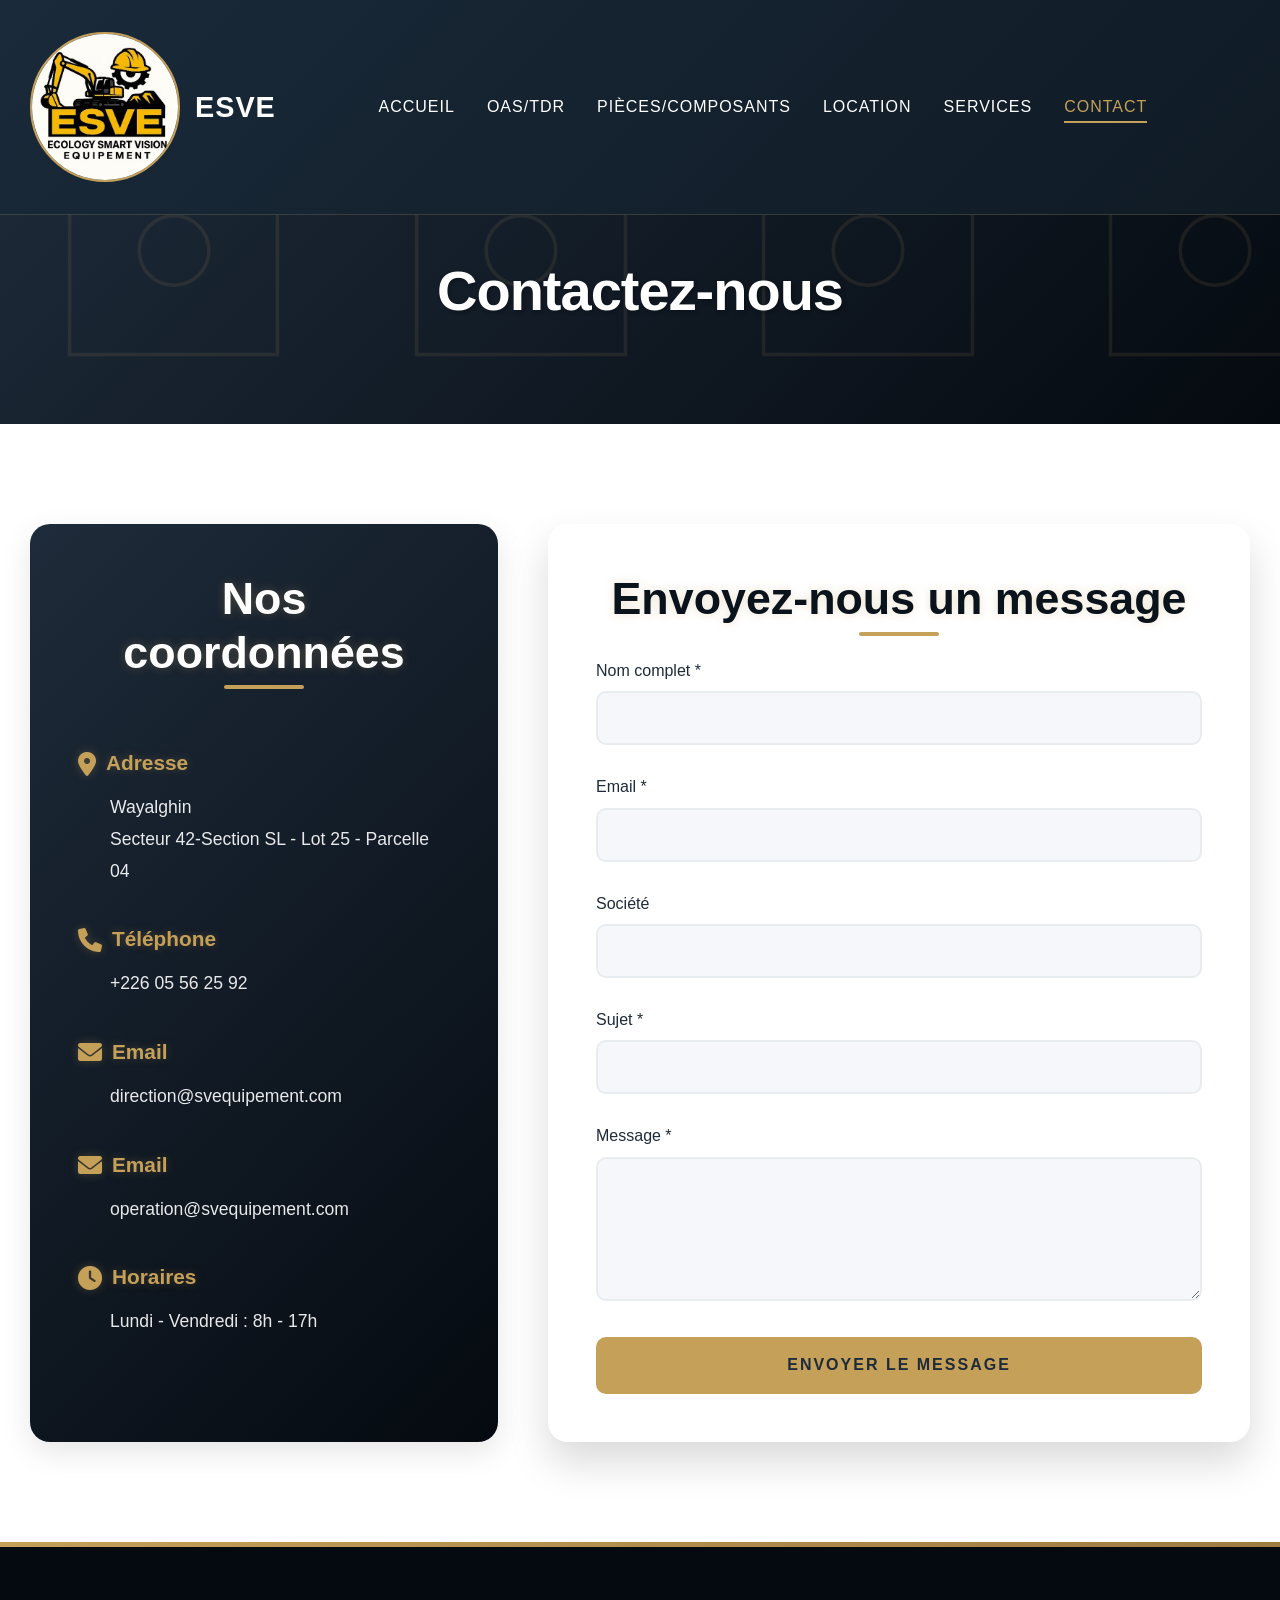
==== commit bafe9684: "Add files via upload" ====
--- a/contact.html
+++ b/contact.html
@@ -11,7 +11,7 @@
     <nav class="navbar">
         <div class="nav-container">
             <div class="logo">
-                                <img src="images/Image1.jpg" alt="ESVE Logo" id="company-logo">
+                                <img src="Image1.jpg" alt="ESVE Logo" id="company-logo">
                 <span class="company-name">ESVE</span>
             </div>
             <ul class="nav-menu">
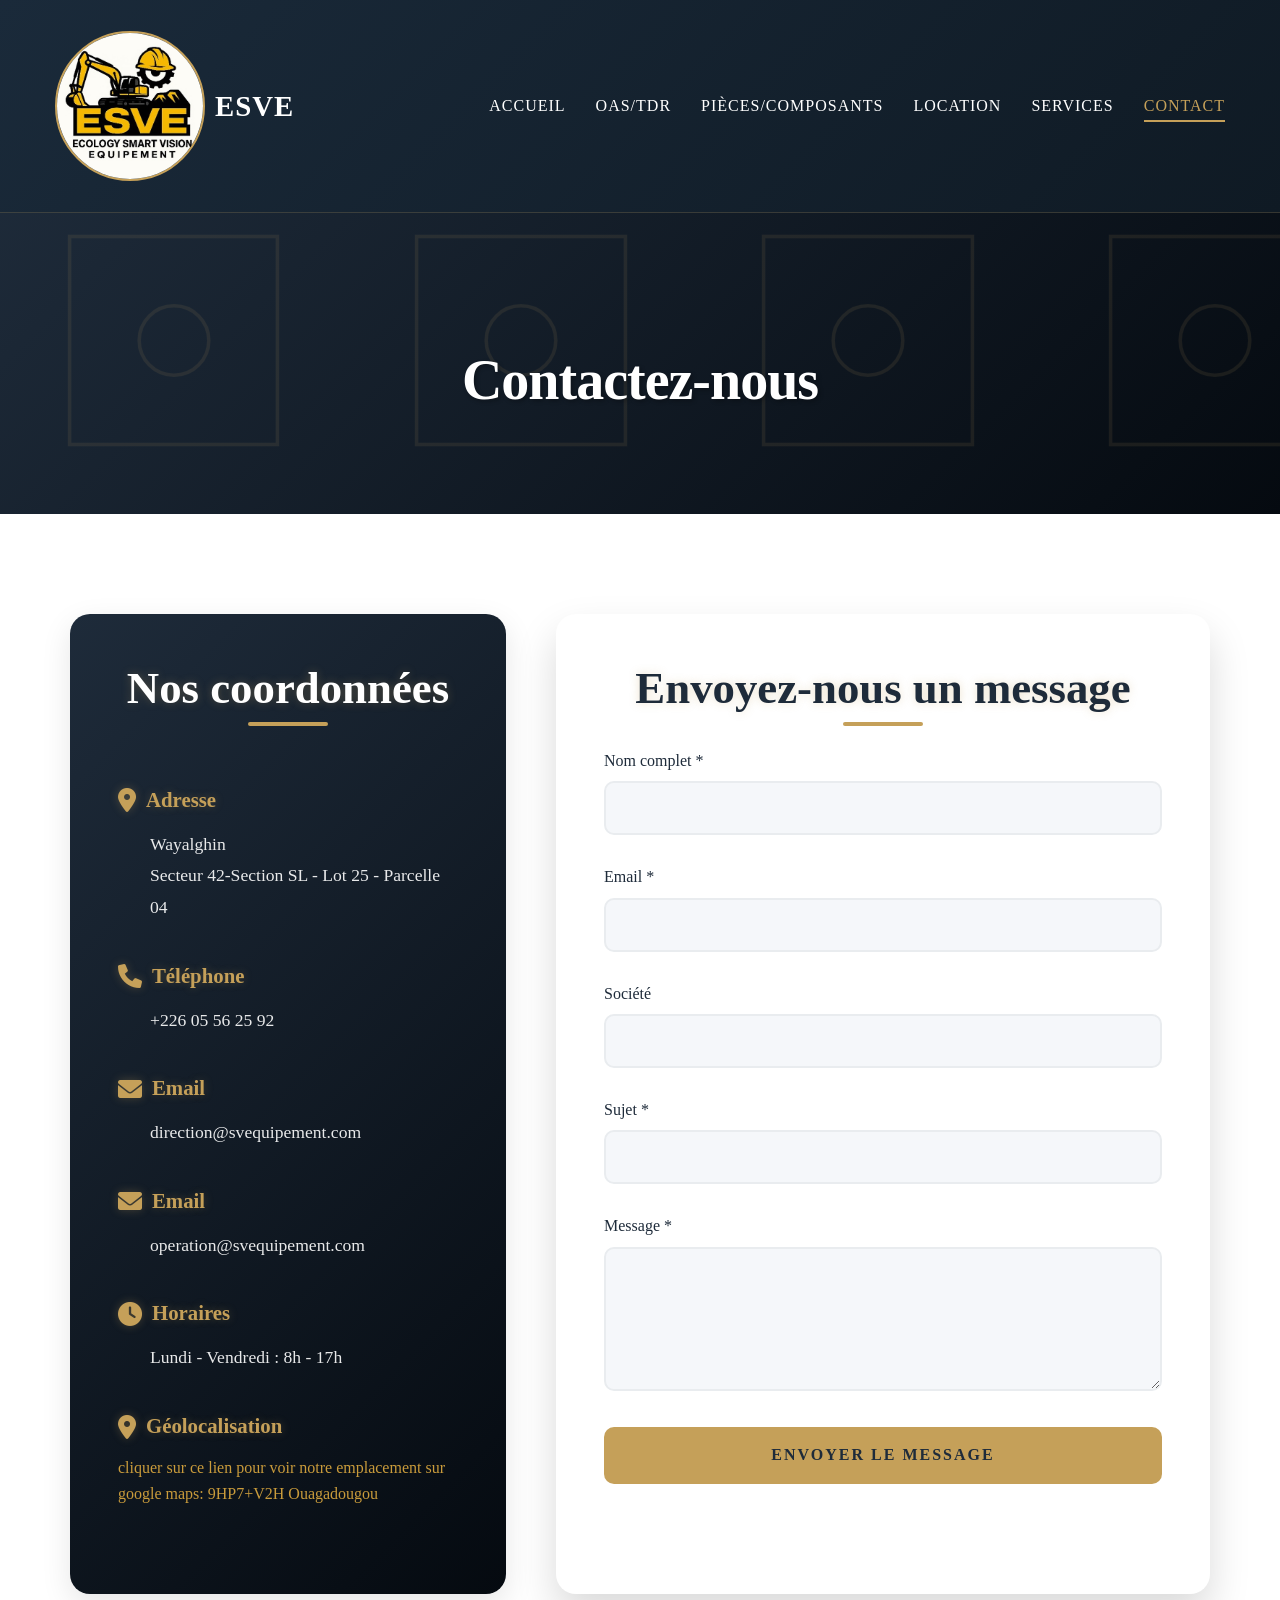
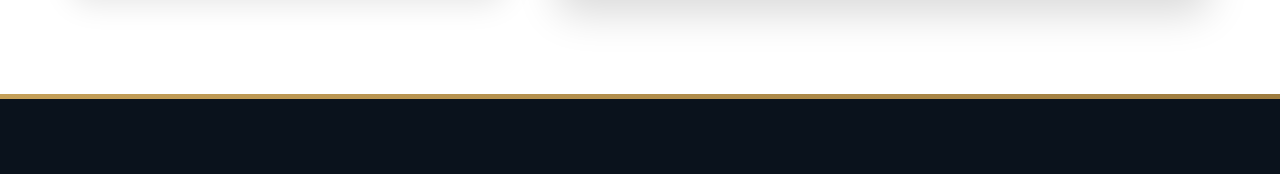
==== commit d5eb72e7: "Add files via upload" ====
--- a/contact.html
+++ b/contact.html
@@ -71,11 +71,15 @@
                         <h3><i class="fas fa-clock"></i> Horaires</h3>
                         <p>Lundi - Vendredi : 8h - 17h</p>
                     </div>
+                    <div class="info-block">
+                        <h3><i class="fas fa-location-dot"></i>Géolocalisation</h3>
+                        <a href="https://maps.app.goo.gl/gjRbmtHJrhCNKva49" target="_blank" rel="noopener noreferrer" class="geoloc-link">cliquer sur ce lien pour voir notre emplacement sur google maps: 9HP7+V2H Ouagadougou </a>
+                    </div>
                 </div>
 
                 <div class="contact-form-detailed">
                     <h2>Envoyez-nous un message</h2>
-                    <form action="contact/send.php" method="POST" id="main-contact-form"></form>
+                    <form action="contact/send.php" method="POST" id="main-contact-form">
                         <div class="form-group">
                             <label for="nom">Nom complet *</label>
                             <input type="text" id="nom" required>
--- a/style.css
+++ b/style.css
@@ -1015,6 +1015,8 @@
     margin-bottom: 1.5rem;
     position: relative;
     z-index: 2;
+    color: #ffffff;
+    text-shadow: 0 0 10px rgb(255, 255, 255 0.8);
 }
 
 .quote-author {
@@ -1068,11 +1070,10 @@
 }
 
 .image-centree {
-    max-width: 100%;     /* L'image ne dépasse pas la largeur du conteneur */
-    height: auto;        /* Maintient les proportions */
-    border-radius: 12px; /* Petites courbes (ajustez selon préférence) */
-    display: inline-block; /* Pour que le conteneur s'ajuste à l'image */
-    /* Alternative si vous voulez un bloc centré avec margin auto :     */
+    max-width: 100%;     
+    height: auto;        
+    border-radius: 12px; 
+    display: inline-block; 
 
     display: block;
     margin-left: auto;
@@ -1436,7 +1437,7 @@
 
 .piece-icon {
     position: absolute;
-    top: 160px; /* Ajustez selon la hauteur de l'image */
+    top: 160px; 
     right: 20px;
     background: #c99b3b;
     color: white;
@@ -1537,7 +1538,6 @@
     border-radius: 30px;
 }
 
-/* Bouton de contact */
 .contact-prompt {
     text-align: center;
     margin: 4rem 0 2rem;
@@ -1559,7 +1559,6 @@
     background: #b8862c;
 }
 
-/* Responsive */
 @media (max-width: 768px) {
     .guarantee-section {
         flex-direction: column;
@@ -1579,4 +1578,274 @@
         font-size: 1.4rem;
         margin-top: 2rem;
     }
+}
+
+.geoloc-link {
+    color: #c99b3b;
+    text-decoration: none;
+}
+.geoloc-link:hover {
+    color: #e0b45c;
+    text-decoration: underline;
+}
+
+
+
+
+
+
+
+
+
+
+
+
+*{
+margin:0;
+padding:0;
+box-sizing:border-box;
+font-family:Poppins;
+}
+
+body{
+background:#ffffff;
+color:#1e2b3a;
+padding-top:90px;
+}
+
+/* NAVBAR */
+
+.navbar{
+position:fixed;
+top:0;
+width:100%;
+background:#0a121c;
+z-index:1000;
+}
+
+.nav-container{
+max-width:1200px;
+margin:auto;
+display:flex;
+justify-content:space-between;
+align-items:center;
+padding:15px;
+}
+
+.logo{
+display:flex;
+align-items:center;
+gap:10px;
+color:white;
+font-weight:700;
+}
+
+.logo img{
+width:50px;
+height:50px;
+border-radius:50%;
+}
+
+.nav-menu{
+display:flex;
+gap:30px;
+list-style:none;
+}
+
+.nav-menu a{
+color:white;
+text-decoration:none;
+font-weight:500;
+}
+
+.hamburger{
+display:none;
+flex-direction:column;
+cursor:pointer;
+}
+
+.hamburger span{
+width:25px;
+height:3px;
+background:white;
+margin:4px;
+}
+
+/* HERO */
+
+.hero{
+height:90vh;
+background:linear-gradient(rgba(0,0,0,0.6),rgba(0,0,0,0.6)),
+url("https://images.unsplash.com/photo-1581091226033-d5c48150dbaa");
+background-size:cover;
+background-position:center;
+display:flex;
+align-items:center;
+justify-content:center;
+text-align:center;
+color:white;
+padding:20px;
+}
+
+.hero h1{
+font-size:3rem;
+margin-bottom:20px;
+}
+
+.hero p{
+max-width:600px;
+margin:auto;
+margin-bottom:30px;
+}
+
+.btn-primary{
+background:#c5a059;
+color:black;
+padding:15px 35px;
+border-radius:30px;
+text-decoration:none;
+font-weight:600;
+}
+
+.btn-secondary{
+border:2px solid white;
+padding:15px 35px;
+border-radius:30px;
+text-decoration:none;
+color:white;
+margin-left:10px;
+}
+
+/* PRESENTATION */
+
+.presentation{
+padding:80px 20px;
+}
+
+.container{
+max-width:1200px;
+margin:auto;
+}
+
+.presentation-grid{
+display:grid;
+grid-template-columns:1fr 1fr;
+gap:40px;
+align-items:center;
+}
+
+.presentation-grid img{
+width:100%;
+border-radius:15px;
+}
+
+/* SERVICES */
+
+.services{
+background:#f5f7fa;
+padding:80px 20px;
+}
+
+.services-grid{
+display:grid;
+grid-template-columns:repeat(auto-fit,minmax(250px,1fr));
+gap:30px;
+}
+
+.service-card{
+background:white;
+padding:30px;
+border-radius:15px;
+text-align:center;
+transition:0.3s;
+}
+
+.service-card:hover{
+transform:translateY(-10px);
+box-shadow:0 20px 30px rgba(0,0,0,0.1);
+}
+
+.service-card i{
+font-size:40px;
+color:#c5a059;
+margin-bottom:20px;
+}
+
+/* STATS */
+
+.stats{
+background:#0a121c;
+color:white;
+padding:60px 20px;
+}
+
+.stats-grid{
+display:grid;
+grid-template-columns:repeat(auto-fit,minmax(200px,1fr));
+text-align:center;
+gap:30px;
+}
+
+.stats h3{
+font-size:40px;
+color:#c5a059;
+}
+
+/* CTA */
+
+.cta{
+padding:80px;
+text-align:center;
+}
+
+/* FOOTER */
+
+footer{
+background:#0a121c;
+color:white;
+padding:40px;
+}
+
+.footer-container{
+display:flex;
+justify-content:space-between;
+max-width:1200px;
+margin:auto;
+}
+
+/* MOBILE */
+
+@media(max-width:768px){
+
+.nav-menu{
+display:none;
+position:absolute;
+top:80px;
+background:#0a121c;
+width:100%;
+flex-direction:column;
+padding:20px;
+}
+
+.nav-menu.active{
+display:flex;
+}
+
+.hamburger{
+display:flex;
+}
+
+.presentation-grid{
+grid-template-columns:1fr;
+}
+
+.hero h1{
+font-size:2rem;
+}
+
+.footer-container{
+flex-direction:column;
+gap:20px;
+}
+
 }
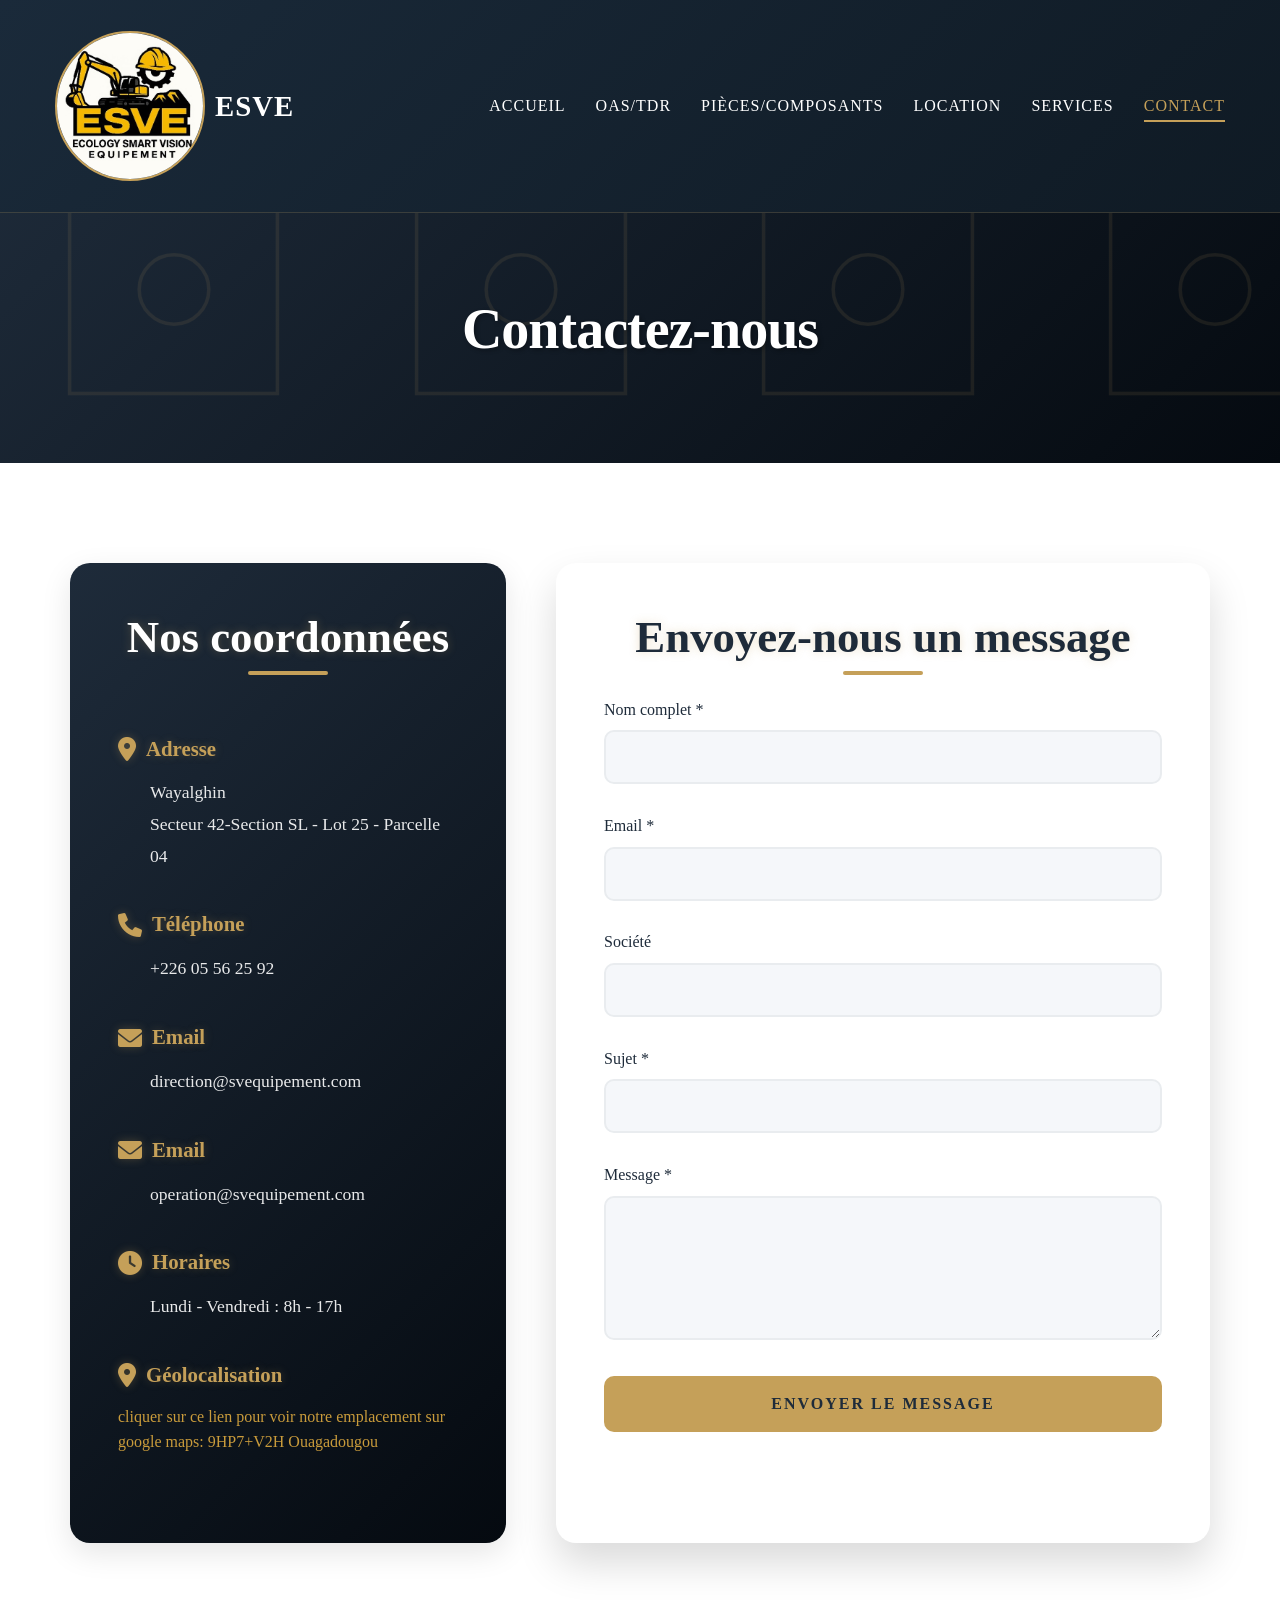
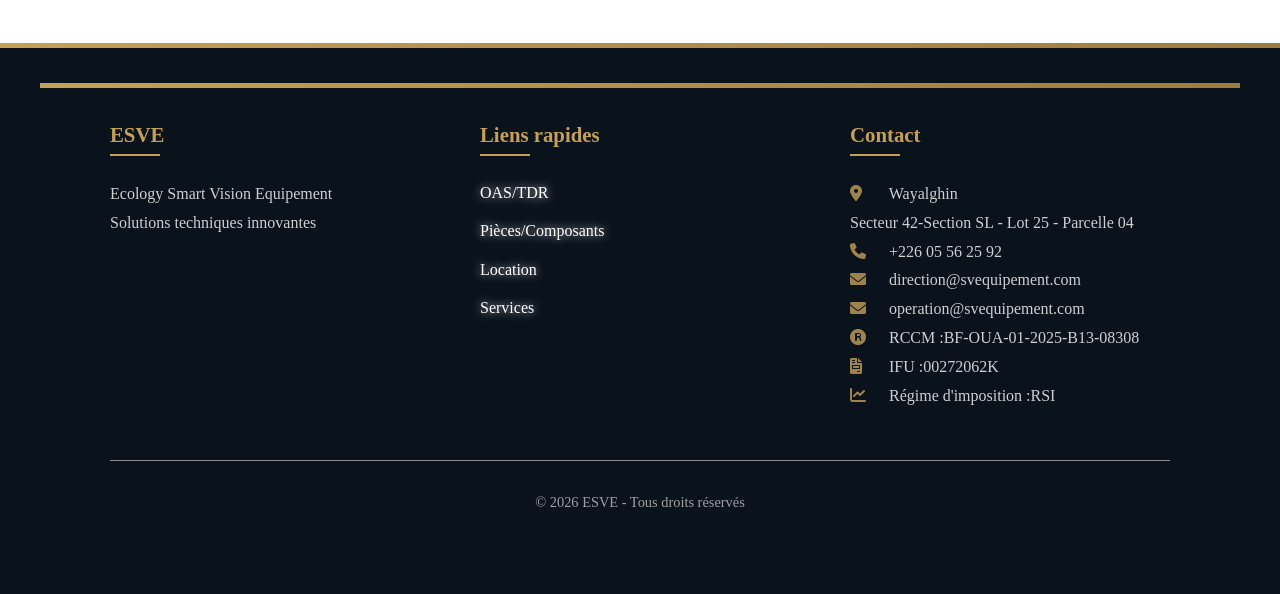
==== commit 28e77f72: "Add files via upload" ====
--- a/contact.html
+++ b/contact.html
@@ -31,8 +31,6 @@
     </nav>
 
     <br>
-<br>
-<br>
 
     <section class="page-header">
         <div class="container">
@@ -113,7 +111,38 @@
     </section>
 
     <footer>
-        <!-- Même footer -->
+        <footer>
+        <div class="container">
+            <div class="footer-content">
+                <div class="footer-section">
+                    <h4>ESVE</h4>
+                    <p>Ecology Smart Vision Equipement<br>Solutions techniques innovantes</p>
+                </div>
+                <div class="footer-section">
+                    <h4>Liens rapides</h4>
+                    <ul>
+                        <li><a href="outils.html">OAS/TDR</a></li>
+                        <li><a href="pieces.html">Pièces/Composants</a></li>
+                        <li><a href="location.html">Location</a></li>
+                        <li><a href="services.html">Services</a></li>
+                    </ul>
+                </div>
+                <div class="footer-section">
+                    <h4>Contact</h4>
+                    <p><i class="fas fa-map-marker-alt"></i> Wayalghin<br>Secteur 42-Section SL - Lot 25 - Parcelle 04</p>
+                    <p><i class="fas fa-phone"></i> +226 05 56 25 92</p>
+                    <p><i class="fas fa-envelope"></i> direction@svequipement.com</p>
+                    <p><i class="fas fa-envelope"></i> operation@svequipement.com</p>
+                    <p><i class="fas fa-registered"></i> RCCM :BF-OUA-01-2025-B13-08308</p>
+                    <p><i class="fas fa-file-invoice"></i> IFU :00272062K</p>
+                    <p><i class="fas fa-chart-line"></i> Régime d'imposition :RSI</p>
+                </div>
+            </div>
+            <div class="footer-bottom">
+                <p>&copy; 2026 ESVE - Tous droits réservés</p>
+            </div>
+        </div>
+    </footer>
     </footer>
     <script src="script.js"></script>
 </body>
--- a/style.css
+++ b/style.css
@@ -1641,8 +1641,8 @@
 }
 
 .logo img{
-width:50px;
-height:50px;
+width:150px;
+height:150px;
 border-radius:50%;
 }
 
@@ -1848,4 +1848,40 @@
 gap:20px;
 }
 
+}
+
+/* SECTION MISSION */
+
+.mission-list{
+list-style:none;
+margin-top:25px;
+display:flex;
+flex-direction:column;
+gap:20px;
+}
+
+.mission-list li{
+display:flex;
+align-items:flex-start;
+gap:15px;
+font-size:16px;
+line-height:1.6;
+}
+
+.mission-list i{
+font-size:22px;
+color:#c5a059;
+margin-top:5px;
+min-width:25px;
+}
+
+.mission-list strong{
+color:#1e2b3a;
+font-size:17px;
+}
+
+.service-card{
+text-decoration:none;
+color:inherit;
+display:block;
 }
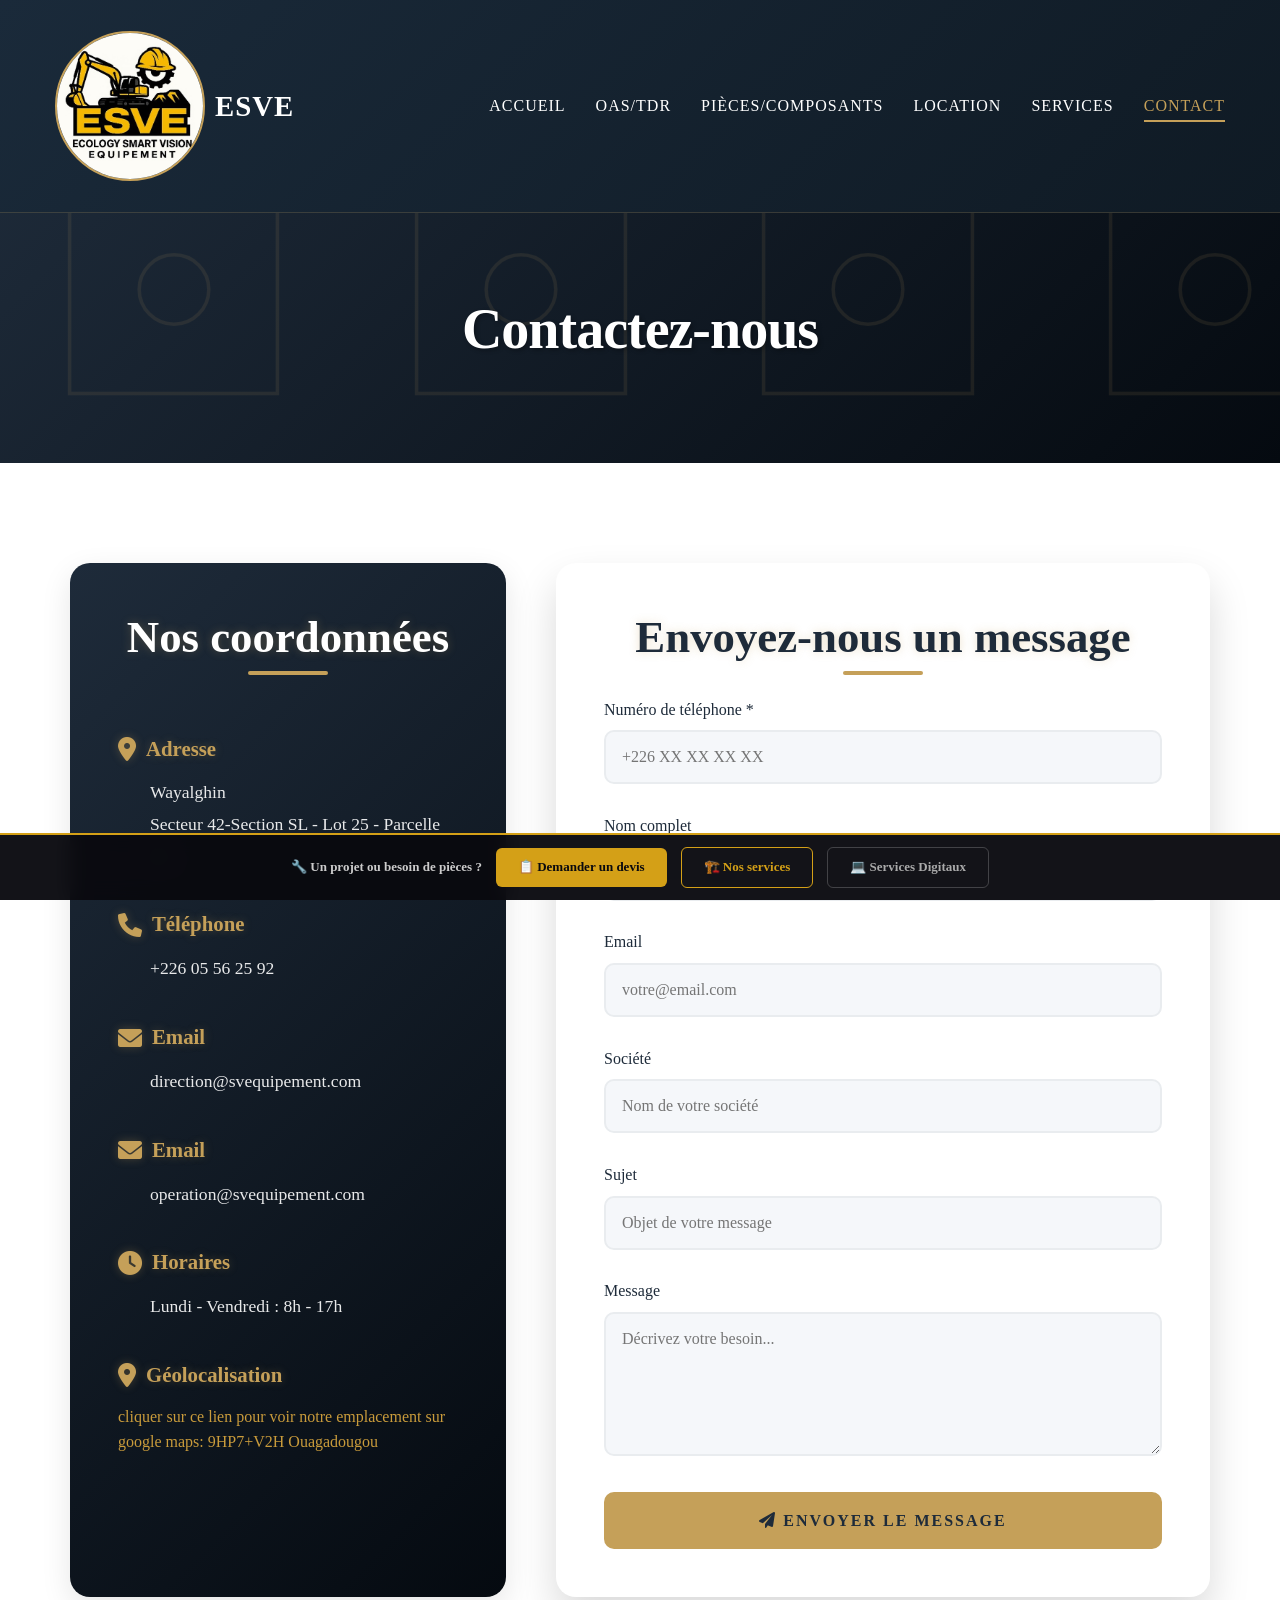
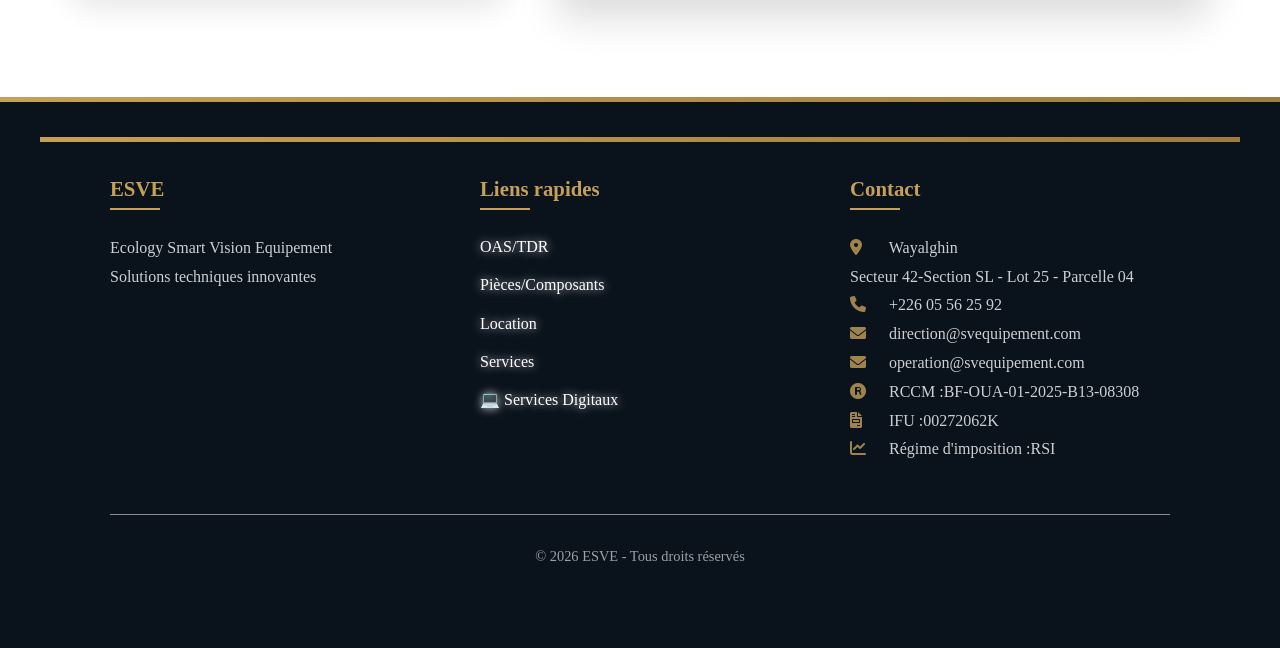
==== commit 1ad54bfb: "Add files via upload" ====
--- a/contact.html
+++ b/contact.html
@@ -8,6 +8,32 @@
     <link rel="stylesheet" href="https://cdnjs.cloudflare.com/ajax/libs/font-awesome/6.0.0/css/all.min.css">
 </head>
 <body>
+
+    <!-- ── BARRE CTA STICKY (toujours visible en bas) ── -->
+<div id="sticky-cta" style="
+  position:fixed; bottom:0; left:0; right:0; z-index:999;
+  background:rgba(10,10,15,0.96); backdrop-filter:blur(10px);
+  border-top:2px solid #D4A017;
+  display:flex; align-items:center; justify-content:center;
+  gap:14px; padding:12px 20px; flex-wrap:wrap;">
+  <span style="color:#ccc; font-size:13px; font-weight:600;">
+    🔧 Un projet ou besoin de pièces ?
+  </span>
+  <a href="contact.html" style="background:#D4A017;color:#0A0A0F;padding:9px 22px;
+     border-radius:6px;font-weight:700;font-size:13px;text-decoration:none;">
+    📋 Demander un devis
+  </a>
+  <a href="#services" style="border:1.5px solid #D4A017;color:#D4A017;padding:9px 22px;
+     border-radius:6px;font-weight:700;font-size:13px;text-decoration:none;background:transparent;">
+    🏗️ Nos services
+  </a>
+  <a href="https://moumouniabdoulwahidsoulama-png.github.io/ESVE_DIGITAL/" target="_blank"
+     style="border:1.5px solid rgba(255,255,255,0.2);color:#aaa;padding:9px 22px;
+     border-radius:6px;font-weight:700;font-size:13px;text-decoration:none;background:transparent;">
+    💻 Services Digitaux
+  </a>
+</div>
+
     <nav class="navbar">
         <div class="nav-container">
             <div class="logo">
@@ -75,37 +101,63 @@
                     </div>
                 </div>
 
+                <!-- FORMULAIRE DE CONTACT -->
                 <div class="contact-form-detailed">
                     <h2>Envoyez-nous un message</h2>
+
+
                     <form action="contact/send.php" method="POST" id="main-contact-form">
-                        <div class="form-group">
-                            <label for="nom">Nom complet *</label>
-                            <input type="text" id="nom" required>
-                        </div>
-                        
-                        <div class="form-group">
-                            <label for="email">Email *</label>
-                            <input type="email" id="email" required>
-                        </div>
-                        
-                        <div class="form-group">
-                            <label for="societe">Société</label>
-                            <input type="text" id="societe">
-                        </div>
-                        
-                        <div class="form-group">
-                            <label for="sujet">Sujet *</label>
-                            <input type="text" id="sujet" required>
-                        </div>
-                        
-                        <div class="form-group">
-                            <label for="message">Message *</label>
-                            <textarea id="message" rows="6" required></textarea>
-                        </div>
-                        
-                        <button type="submit" class="submit-btn">Envoyer le message</button>
+                        <!-- TÉLÉPHONE — OBLIGATOIRE -->
+                        <div class="form-group">
+                            <label for="telephone">
+                                Numéro de téléphone <span class="required-star">*</span>
+                            </label>
+                            <input
+                                type="tel"
+                                id="telephone"
+                                name="telephone"
+                                placeholder="+226 XX XX XX XX"
+                                required
+                            >
+                        </div>
+
+                        <!-- NOM — OPTIONNEL -->
+                        <div class="form-group">
+                            <label for="nom">Nom complet <span class="field-optional"></span></label>
+                            <input type="text" id="nom" name="nom" placeholder="Votre nom complet">
+                        </div>
+
+                        <!-- EMAIL — OPTIONNEL -->
+                        <div class="form-group">
+                            <label for="email">Email <span class="field-optional"></span></label>
+                            <input type="email" id="email" name="email" placeholder="votre@email.com">
+                        </div>
+
+                        <!-- SOCIÉTÉ — OPTIONNEL -->
+                        <div class="form-group">
+                            <label for="societe">Société <span class="field-optional"></span></label>
+                            <input type="text" id="societe" name="societe" placeholder="Nom de votre société">
+                        </div>
+
+                        <!-- SUJET — OPTIONNEL -->
+                        <div class="form-group">
+                            <label for="sujet">Sujet <span class="field-optional"></span></label>
+                            <input type="text" id="sujet" name="sujet" placeholder="Objet de votre message">
+                        </div>
+
+                        <!-- MESSAGE — OPTIONNEL -->
+                        <div class="form-group">
+                            <label for="message">Message <span class="field-optional"></span></label>
+                            <textarea id="message" name="message" rows="6" placeholder="Décrivez votre besoin..."></textarea>
+                        </div>
+
+                        <button type="submit" class="submit-btn">
+                            <i class="fas fa-paper-plane"></i> Envoyer le message
+                        </button>
+
                     </form>
                 </div>
+
             </div>
         </div>
     </section>
@@ -125,6 +177,7 @@
                         <li><a href="pieces.html">Pièces/Composants</a></li>
                         <li><a href="location.html">Location</a></li>
                         <li><a href="services.html">Services</a></li>
+                        <li><a href="https://moumouniabdoulwahidsoulama-png.github.io/ESVE_DIGITAL/" target="_blank" style="color:#D4A017;">💻 Services Digitaux</a></li>
                     </ul>
                 </div>
                 <div class="footer-section">
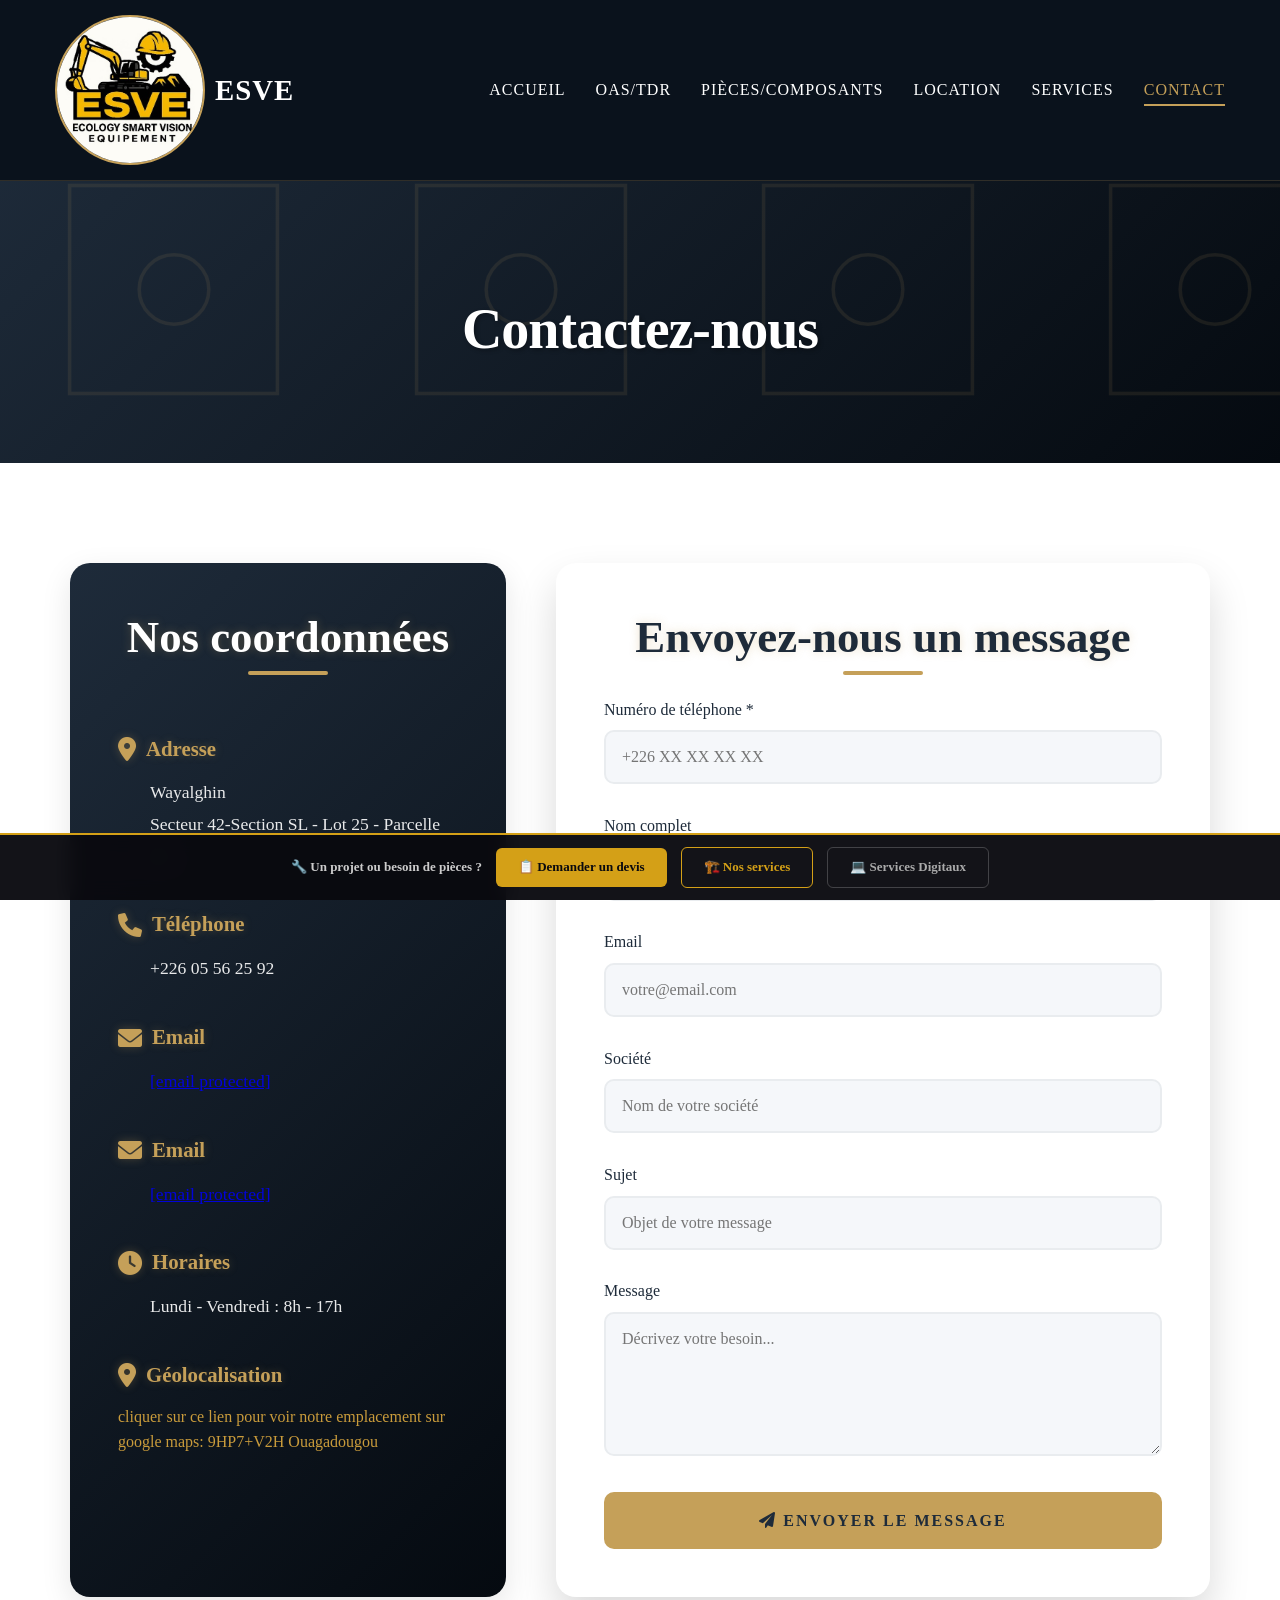
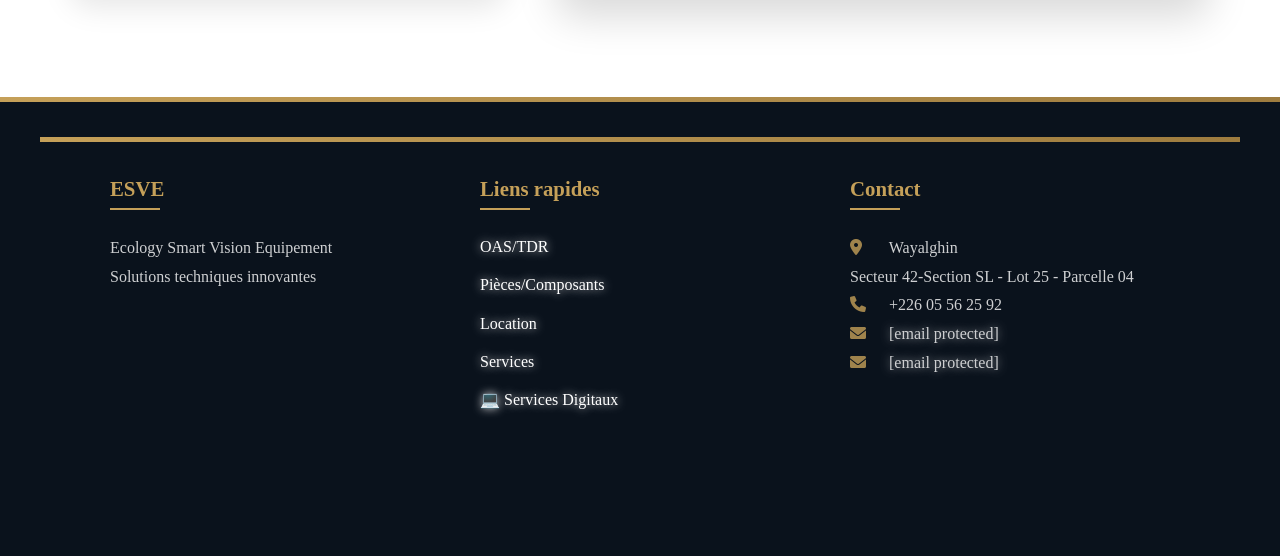
==== commit cc332229: "Add files via upload" ====
--- a/contact.html
+++ b/contact.html
@@ -83,12 +83,12 @@
 
                     <div class="info-block">
                         <h3><i class="fas fa-envelope"></i> Email</h3>
-                        <p>direction@svequipement.com</p>
+                        <p><a href="/cdn-cgi/l/email-protection" class="__cf_email__" data-cfemail="7e1a170c1b1d0a1711103e0d081b0f0b170e1b131b100a501d1113">[email&#160;protected]</a></p>
                     </div>
 
                     <div class="info-block">
                         <h3><i class="fas fa-envelope"></i> Email</h3>
-                        <p>operation@svequipement.com</p>
+                        <p><a href="/cdn-cgi/l/email-protection" class="__cf_email__" data-cfemail="83ecf3e6f1e2f7eaecedc3f0f5e6f2f6eaf3e6eee6edf7ade0ecee">[email&#160;protected]</a></p>
                     </div>
 
                     <div class="info-block">
@@ -106,7 +106,10 @@
                     <h2>Envoyez-nous un message</h2>
 
 
-                    <form action="contact/send.php" method="POST" id="main-contact-form">
+                    <form action="https://formspree.io/f/mdapkrwy" method="POST" id="main-contact-form">
+                        <input type="hidden" name="_next" value="https://moumouniabdoulwahidsoulama-png.github.io/ESVE-Site-Web/contact.html">
+                        <input type="hidden" name="_subject" value="Nouveau message client ESVE">
+                        <input type="hidden" name="_language" value="fr">
                         <!-- TÉLÉPHONE — OBLIGATOIRE -->
                         <div class="form-group">
                             <label for="telephone">
@@ -184,19 +187,5 @@
                     <h4>Contact</h4>
                     <p><i class="fas fa-map-marker-alt"></i> Wayalghin<br>Secteur 42-Section SL - Lot 25 - Parcelle 04</p>
                     <p><i class="fas fa-phone"></i> +226 05 56 25 92</p>
-                    <p><i class="fas fa-envelope"></i> direction@svequipement.com</p>
-                    <p><i class="fas fa-envelope"></i> operation@svequipement.com</p>
-                    <p><i class="fas fa-registered"></i> RCCM :BF-OUA-01-2025-B13-08308</p>
-                    <p><i class="fas fa-file-invoice"></i> IFU :00272062K</p>
-                    <p><i class="fas fa-chart-line"></i> Régime d'imposition :RSI</p>
-                </div>
-            </div>
-            <div class="footer-bottom">
-                <p>&copy; 2026 ESVE - Tous droits réservés</p>
-            </div>
-        </div>
-    </footer>
-    </footer>
-    <script src="script.js"></script>
-</body>
-</html>+                    <p><i class="fas fa-envelope"></i> <a href="/cdn-cgi/l/email-protection" class="__cf_email__" data-cfemail="e7838e958284938e8889a794918296928e97828a828993c984888a">[email&#160;protected]</a></p>
+                    <p><i class="fas fa-envelope"></i> <a href="/cdn-cgi/l/email-protection" class="__cf_email__" data-cfemail="f39c83968192879a9c9db380859682869a83969e969d87dd909c9e">[email&#160;protected]</a></p>
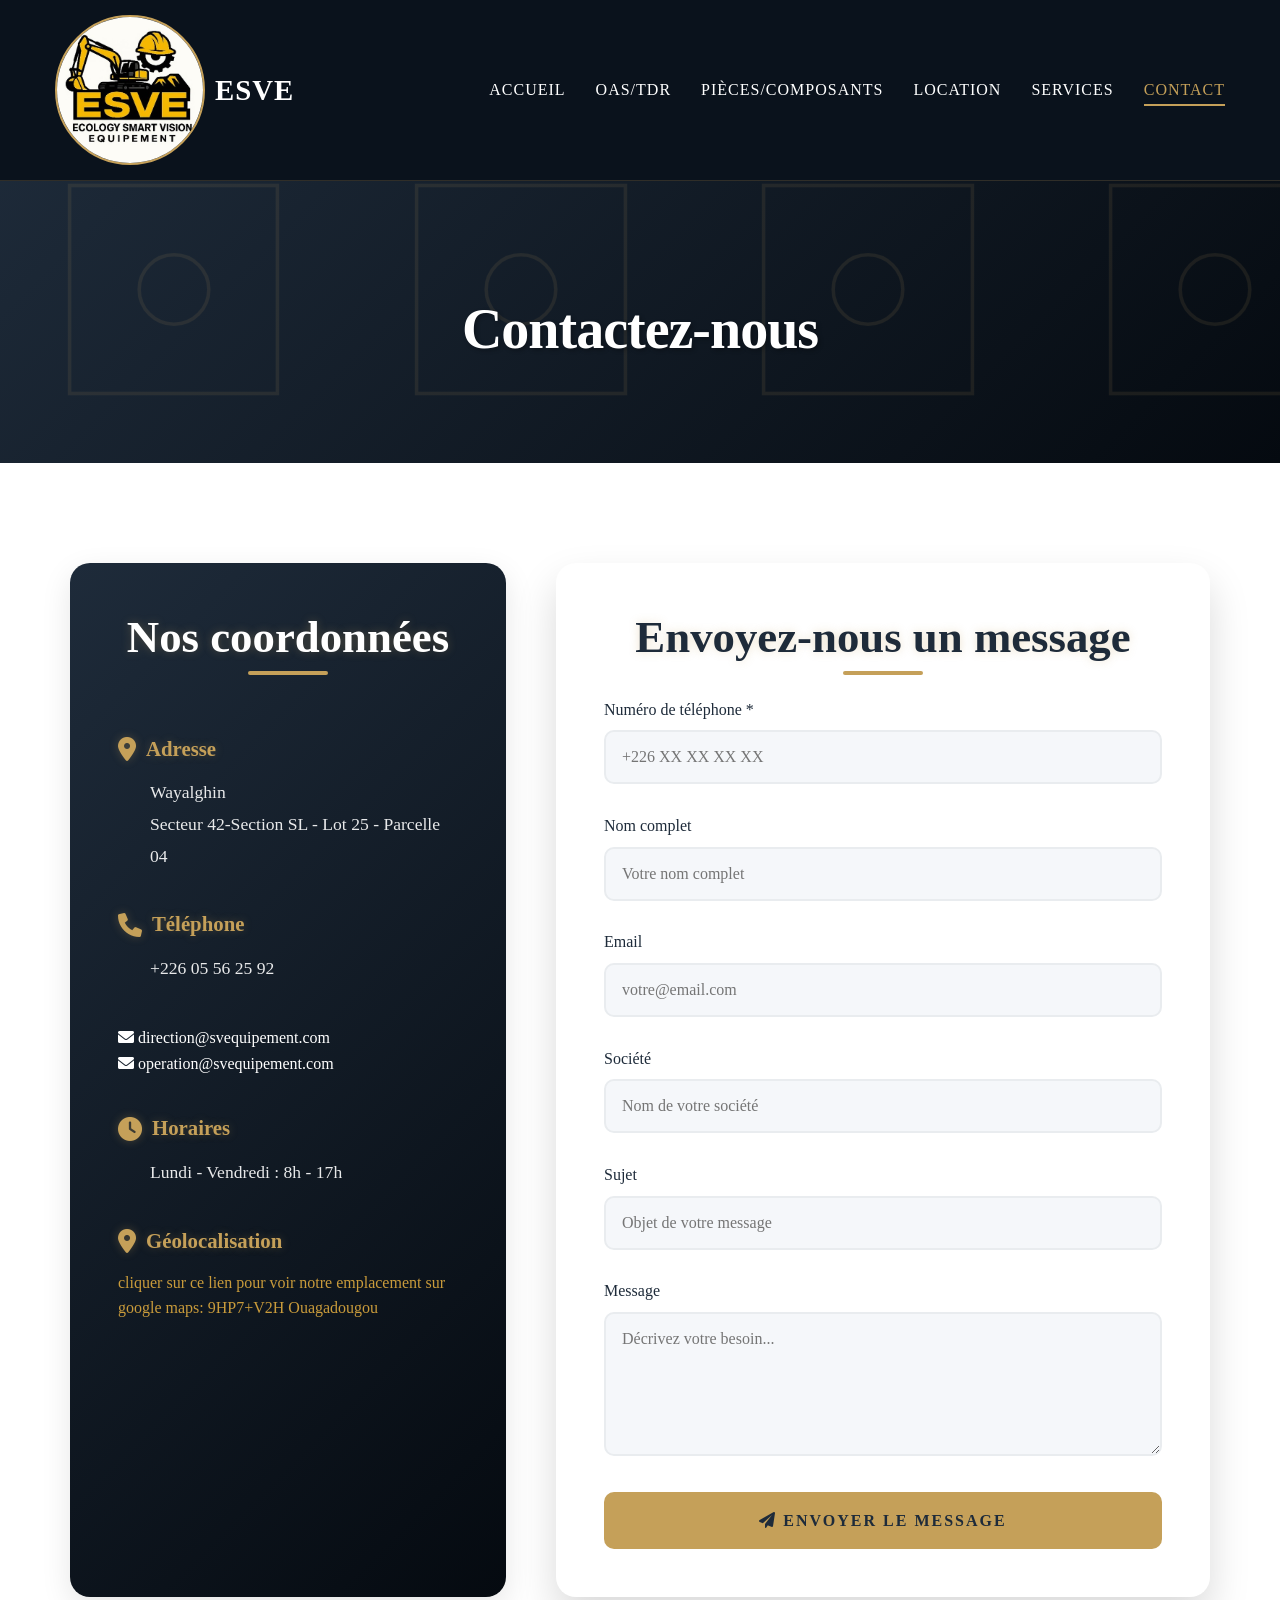
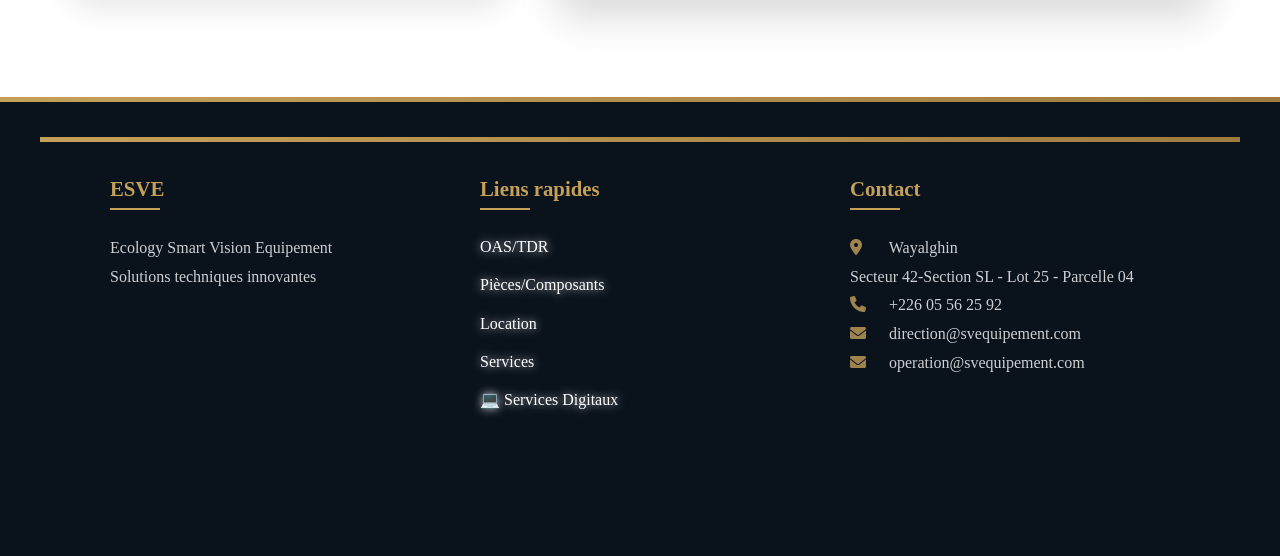
==== commit 6b1ad8aa: "Add files via upload" ====
--- a/contact.html
+++ b/contact.html
@@ -9,30 +9,7 @@
 </head>
 <body>
 
-    <!-- ── BARRE CTA STICKY (toujours visible en bas) ── -->
-<div id="sticky-cta" style="
-  position:fixed; bottom:0; left:0; right:0; z-index:999;
-  background:rgba(10,10,15,0.96); backdrop-filter:blur(10px);
-  border-top:2px solid #D4A017;
-  display:flex; align-items:center; justify-content:center;
-  gap:14px; padding:12px 20px; flex-wrap:wrap;">
-  <span style="color:#ccc; font-size:13px; font-weight:600;">
-    🔧 Un projet ou besoin de pièces ?
-  </span>
-  <a href="contact.html" style="background:#D4A017;color:#0A0A0F;padding:9px 22px;
-     border-radius:6px;font-weight:700;font-size:13px;text-decoration:none;">
-    📋 Demander un devis
-  </a>
-  <a href="#services" style="border:1.5px solid #D4A017;color:#D4A017;padding:9px 22px;
-     border-radius:6px;font-weight:700;font-size:13px;text-decoration:none;background:transparent;">
-    🏗️ Nos services
-  </a>
-  <a href="https://moumouniabdoulwahidsoulama-png.github.io/ESVE_DIGITAL/" target="_blank"
-     style="border:1.5px solid rgba(255,255,255,0.2);color:#aaa;padding:9px 22px;
-     border-radius:6px;font-weight:700;font-size:13px;text-decoration:none;background:transparent;">
-    💻 Services Digitaux
-  </a>
-</div>
+   
 
     <nav class="navbar">
         <div class="nav-container">
@@ -81,15 +58,8 @@
                         <p>+226 05 56 25 92</p>
                     </div>
 
-                    <div class="info-block">
-                        <h3><i class="fas fa-envelope"></i> Email</h3>
-                        <p><a href="/cdn-cgi/l/email-protection" class="__cf_email__" data-cfemail="7e1a170c1b1d0a1711103e0d081b0f0b170e1b131b100a501d1113">[email&#160;protected]</a></p>
-                    </div>
-
-                    <div class="info-block">
-                        <h3><i class="fas fa-envelope"></i> Email</h3>
-                        <p><a href="/cdn-cgi/l/email-protection" class="__cf_email__" data-cfemail="83ecf3e6f1e2f7eaecedc3f0f5e6f2f6eaf3e6eee6edf7ade0ecee">[email&#160;protected]</a></p>
-                    </div>
+                    <p><i class="fas fa-envelope"></i> direction@svequipement.com</p>
+                    <p><i class="fas fa-envelope"></i> operation@svequipement.com</p>
 
                     <div class="info-block">
                         <h3><i class="fas fa-clock"></i> Horaires</h3>
@@ -187,5 +157,5 @@
                     <h4>Contact</h4>
                     <p><i class="fas fa-map-marker-alt"></i> Wayalghin<br>Secteur 42-Section SL - Lot 25 - Parcelle 04</p>
                     <p><i class="fas fa-phone"></i> +226 05 56 25 92</p>
-                    <p><i class="fas fa-envelope"></i> <a href="/cdn-cgi/l/email-protection" class="__cf_email__" data-cfemail="e7838e958284938e8889a794918296928e97828a828993c984888a">[email&#160;protected]</a></p>
-                    <p><i class="fas fa-envelope"></i> <a href="/cdn-cgi/l/email-protection" class="__cf_email__" data-cfemail="f39c83968192879a9c9db380859682869a83969e969d87dd909c9e">[email&#160;protected]</a></p>+                    <p><i class="fas fa-envelope"></i> direction@svequipement.com</p>
+                    <p><i class="fas fa-envelope"></i> operation@svequipement.com</p>
